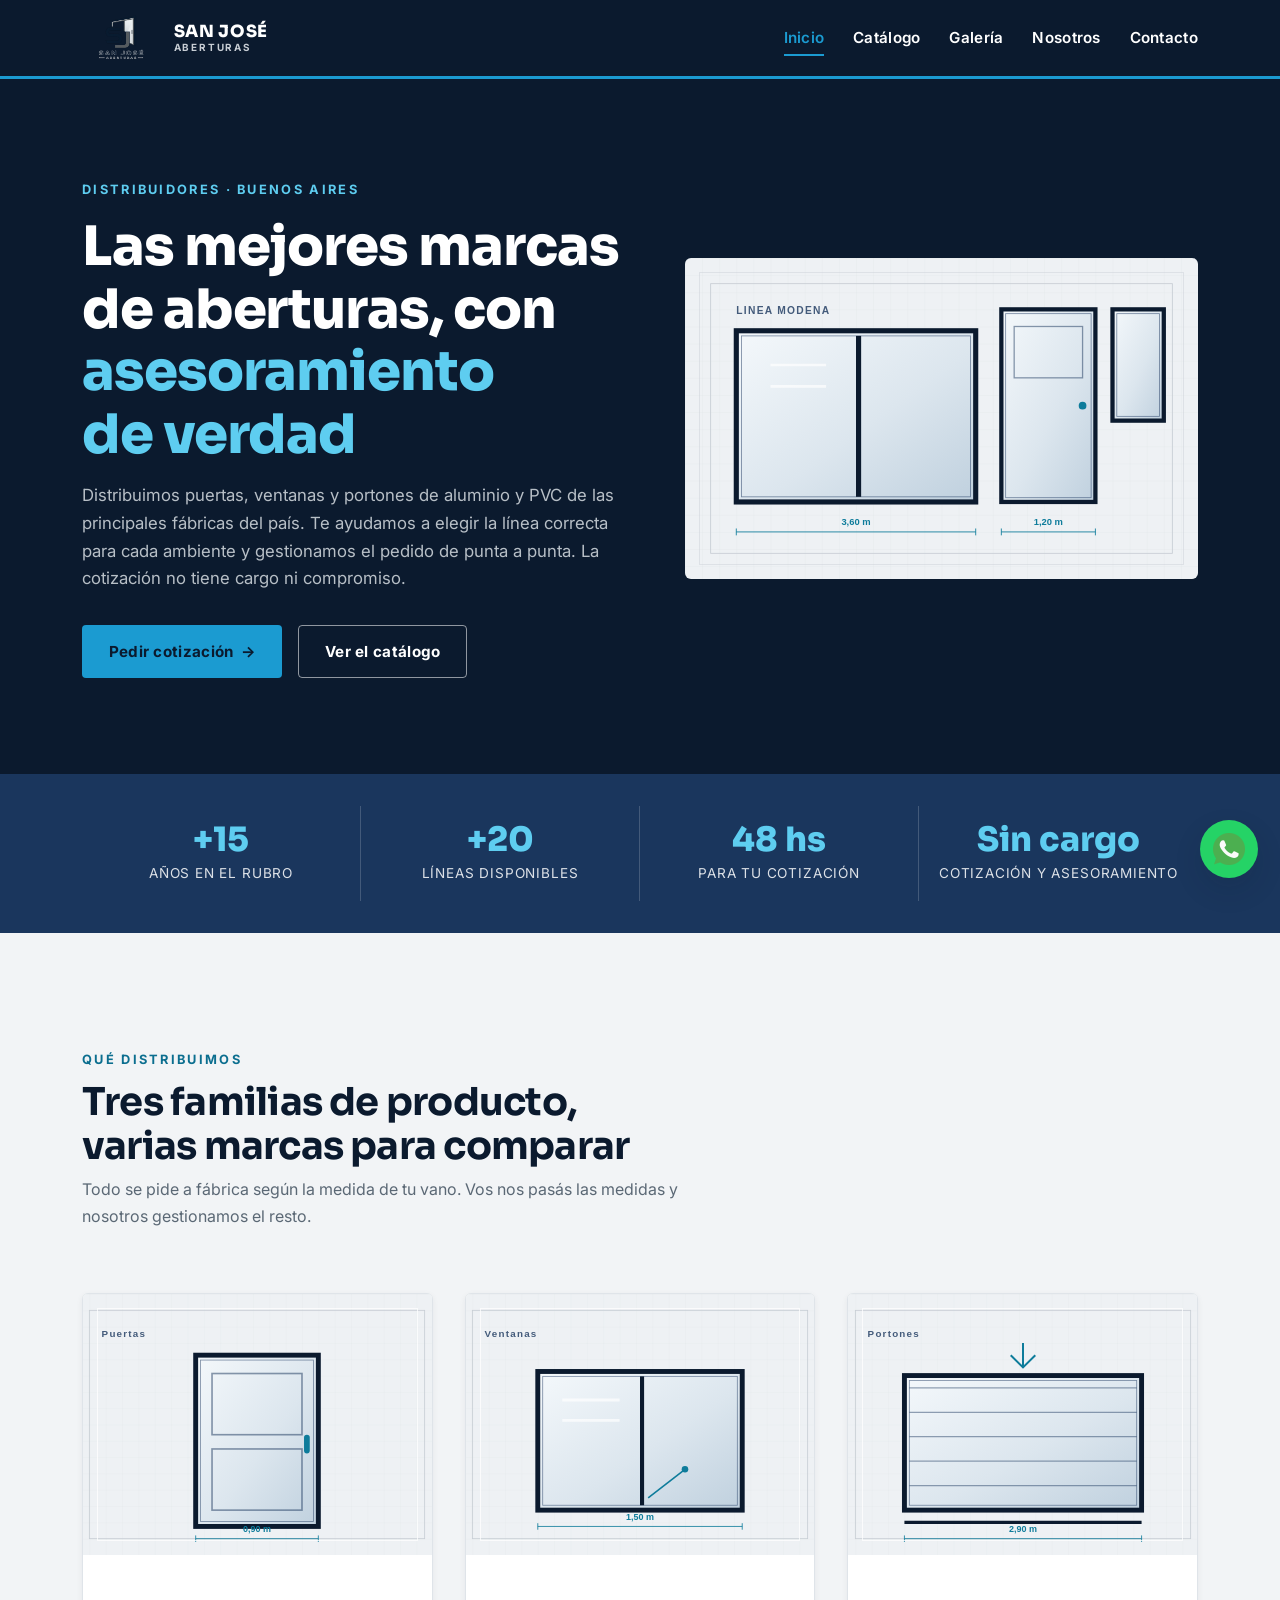
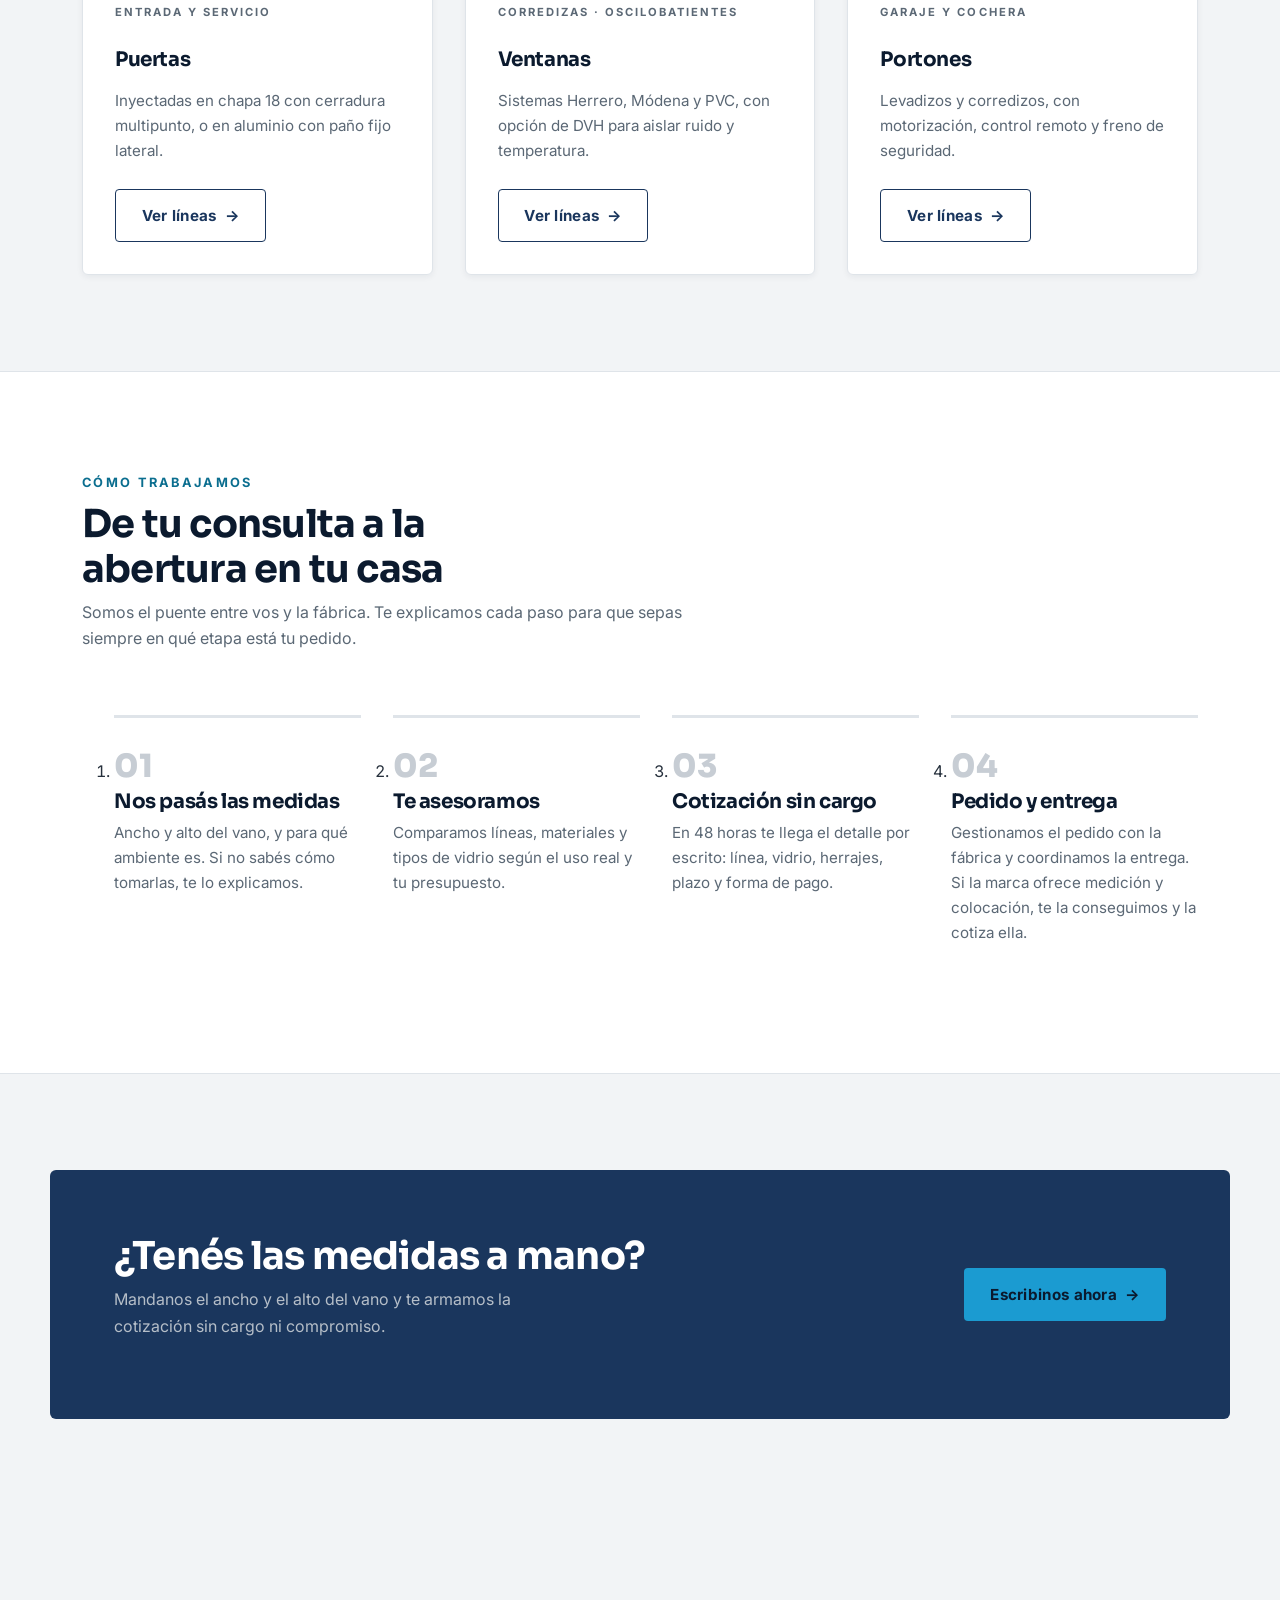
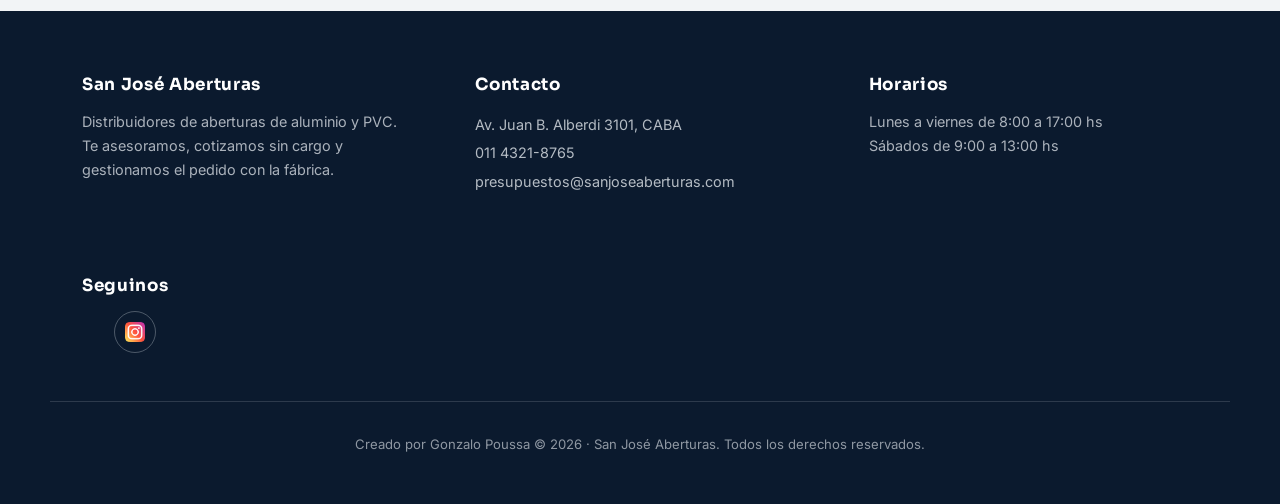
==== index.html @ e06456b9 "san jose completo con html y sass" ====
<!DOCTYPE html>
<html lang="es">

<head>
    <meta charset="UTF-8">
    <meta name="viewport" content="width=device-width, initial-scale=1.0">
    <meta name="theme-color" content="#0B1A2E">

    <title>San José Aberturas | Distribuidores de puertas, ventanas y portones</title>
    <meta name="description"
        content="Distribuimos puertas, ventanas y portones de aluminio y PVC de las principales fábricas del país. Asesoramiento y cotización sin cargo en Buenos Aires.">
    <meta name="keywords"
        content="aberturas, distribuidor de aberturas, ventanas de aluminio, puertas de seguridad, portones levadizos, DVH, PVC, Buenos Aires">
    <meta name="author" content="TU-NOMBRE">
    <meta name="robots" content="index, follow">
    <link rel="canonical" href="https://sanjose-aberturas.vercel.app/">

    <meta property="og:type" content="website">
    <meta property="og:locale" content="es_AR">
    <meta property="og:site_name" content="San José Aberturas">
    <meta property="og:title" content="San José Aberturas | Distribuidores de puertas, ventanas y portones">
    <meta property="og:description"
        content="Más de 15 años distribuyendo aberturas de aluminio y PVC. Te asesoramos, cotizamos sin cargo y gestionamos el pedido con la fábrica.">
    <meta property="og:url" content="https://sanjose-aberturas.vercel.app/">
    <meta property="og:image" content="https://sanjose-aberturas.vercel.app/assets/imgs/logo.png">

    <link rel="icon" href="./assets/imgs/favicon.png" type="image/png">

    <link rel="preconnect" href="https://fonts.googleapis.com">
    <link rel="preconnect" href="https://fonts.gstatic.com" crossorigin>
    <link href="https://fonts.googleapis.com/css2?family=Inter:wght@400;600;700&family=Sora:wght@600;700;800&display=swap"
        rel="stylesheet">

    <link href="https://cdn.jsdelivr.net/npm/bootstrap@5.3.8/dist/css/bootstrap.min.css" rel="stylesheet"
        integrity="sha384-sRIl4kxILFvY47J16cr9ZwB07vP4J8+LH7qKQnuqkuIAvNWLzeN8tE5YBujZqJLB" crossorigin="anonymous">
    <link rel="stylesheet" href="./styles/style.css">
</head>

<body>
    <header class="cabecera sticky-top">
        <nav class="navbar navbar-expand-lg" aria-label="Navegación principal">
            <a class="navbar-brand" href="./index.html">
                <img src="./assets/imgs/logo.png" alt="Logo de San José Aberturas" class="logo" width="120"
                    height="52">
                <span class="marca">
                    <strong>SAN JOSÉ</strong>
                    <span>Aberturas</span>
                </span>
            </a>
            <button class="navbar-toggler" type="button" data-bs-toggle="collapse" data-bs-target="#menuPrincipal"
                aria-controls="menuPrincipal" aria-expanded="false" aria-label="Abrir el menú de navegación">
                <span class="navbar-toggler-icon"></span>
            </button>
            <div class="collapse navbar-collapse" id="menuPrincipal">
                <ul class="navbar-nav ms-auto">
                    <li class="nav-item"><a class="nav-link" href="./index.html" aria-current="page">Inicio</a></li>
                    <li class="nav-item"><a class="nav-link" href="./pages/menu.html">Catálogo</a></li>
                    <li class="nav-item"><a class="nav-link" href="./pages/galeria.html">Galería</a></li>
                    <li class="nav-item"><a class="nav-link" href="./pages/nosotros.html">Nosotros</a></li>
                    <li class="nav-item"><a class="nav-link" href="./pages/contacto.html">Contacto</a></li>
                </ul>
            </div>
        </nav>
    </header>

    <main>
        <!-- portada -->
        <section class="hero" aria-labelledby="titulo-principal">
            <div class="hero-grid">
                <div class="hero-texto">
                    <p class="eyebrow">Distribuidores · Buenos Aires</p>
                    <h1 id="titulo-principal">Las mejores marcas de aberturas, con <em>asesoramiento de verdad</em></h1>
                    <p>Distribuimos puertas, ventanas y portones de aluminio y PVC de las principales fábricas del
                        país. Te ayudamos a elegir la línea correcta para cada ambiente y gestionamos el pedido de
                        punta a punta. La cotización no tiene cargo ni compromiso.</p>
                    <div class="hero-acciones">
                        <a href="./pages/contacto.html" class="boton">Pedir cotización <span
                                class="flecha" aria-hidden="true">→</span></a>
                        <a href="./pages/menu.html" class="boton--claro">Ver el catálogo</a>
                    </div>
                </div>
                <figure class="hero-figura">
                    <img src="./assets/imgs/hero.svg"
                        alt="Plano de una fachada con ventanal corredizo, puerta de entrada y paño fijo" width="1200"
                        height="750" fetchpriority="high">
                </figure>
            </div>
        </section>

        <!-- numeros -->
        <section class="datos" aria-label="La empresa en números">
            <ul>
                <li><strong>+15</strong><span>Años en el rubro</span></li>
                <li><strong>+20</strong><span>Líneas disponibles</span></li>
                <li><strong>48 hs</strong><span>Para tu cotización</span></li>
                <li><strong>Sin cargo</strong><span>Cotización y asesoramiento</span></li>
            </ul>
        </section>

        <!-- lo que vendemos -->
        <section class="seccion categorias" aria-labelledby="titulo-categorias">
            <div class="contenedor">
                <div class="titulo-seccion">
                    <p class="eyebrow">Qué distribuimos</p>
                    <h2 id="titulo-categorias">Tres familias de producto, varias marcas para comparar</h2>
                    <p>Todo se pide a fábrica según la medida de tu vano. Vos nos pasás las medidas y nosotros
                        gestionamos el resto.</p>
                </div>

                <div class="grilla-categorias">
                    <article class="tarjeta animar">
                        <figure class="tarjeta-figura">
                            <img src="./assets/imgs/puertas.svg"
                                alt="Plano de una puerta de entrada inyectada con manija vertical" loading="lazy"
                                width="900" height="640">
                        </figure>
                        <div class="tarjeta-cuerpo">
                            <p class="medida">Entrada y servicio</p>
                            <h3>Puertas</h3>
                            <p>Inyectadas en chapa 18 con cerradura multipunto, o en aluminio con paño fijo lateral.</p>
                            <a href="./pages/menu.html" class="boton--linea">Ver líneas <span class="flecha"
                                    aria-hidden="true">→</span></a>
                        </div>
                    </article>

                    <article class="tarjeta animar">
                        <figure class="tarjeta-figura">
                            <img src="./assets/imgs/ventanas.svg"
                                alt="Plano de una ventana corrediza de dos hojas con doble vidrio hermético"
                                loading="lazy" width="900" height="640">
                        </figure>
                        <div class="tarjeta-cuerpo">
                            <p class="medida">Corredizas · Oscilobatientes</p>
                            <h3>Ventanas</h3>
                            <p>Sistemas Herrero, Módena y PVC, con opción de DVH para aislar ruido y temperatura.</p>
                            <a href="./pages/menu.html" class="boton--linea">Ver líneas <span class="flecha"
                                    aria-hidden="true">→</span></a>
                        </div>
                    </article>

                    <article class="tarjeta animar">
                        <figure class="tarjeta-figura">
                            <img src="./assets/imgs/portones.svg"
                                alt="Plano de un portón levadizo de paneles horizontales con motor" loading="lazy"
                                width="900" height="640">
                        </figure>
                        <div class="tarjeta-cuerpo">
                            <p class="medida">Garaje y cochera</p>
                            <h3>Portones</h3>
                            <p>Levadizos y corredizos, con motorización, control remoto y freno de seguridad.</p>
                            <a href="./pages/menu.html" class="boton--linea">Ver líneas <span class="flecha"
                                    aria-hidden="true">→</span></a>
                        </div>
                    </article>
                </div>
            </div>
        </section>

        <!-- como trabajamos -->
        <section class="seccion proceso" aria-labelledby="titulo-proceso">
            <div class="contenedor">
                <div class="titulo-seccion">
                    <p class="eyebrow">Cómo trabajamos</p>
                    <h2 id="titulo-proceso">De tu consulta a la abertura en tu casa</h2>
                    <p>Somos el puente entre vos y la fábrica. Te explicamos cada paso para que sepas siempre en qué
                        etapa está tu pedido.</p>
                </div>

                <ol class="pasos">
                    <li>
                        <h3>Nos pasás las medidas</h3>
                        <p>Ancho y alto del vano, y para qué ambiente es. Si no sabés cómo tomarlas, te lo explicamos.
                        </p>
                    </li>
                    <li>
                        <h3>Te asesoramos</h3>
                        <p>Comparamos líneas, materiales y tipos de vidrio según el uso real y tu presupuesto.</p>
                    </li>
                    <li>
                        <h3>Cotización sin cargo</h3>
                        <p>En 48 horas te llega el detalle por escrito: línea, vidrio, herrajes, plazo y forma de pago.
                        </p>
                    </li>
                    <li>
                        <h3>Pedido y entrega</h3>
                        <p>Gestionamos el pedido con la fábrica y coordinamos la entrega. Si la marca ofrece medición y
                            colocación, te la conseguimos y la cotiza ella.</p>
                    </li>
                </ol>
            </div>
        </section>

        <!-- llamado final -->
        <section class="seccion cta" aria-labelledby="titulo-cta">
            <div class="cta-caja">
                <div>
                    <h2 id="titulo-cta">¿Tenés las medidas a mano?</h2>
                    <p>Mandanos el ancho y el alto del vano y te armamos la cotización sin cargo ni compromiso.</p>
                </div>
                <a href="./pages/contacto.html" class="boton">Escribinos ahora <span class="flecha"
                        aria-hidden="true">→</span></a>
            </div>
        </section>
    </main>

    <footer class="pie">
        <div class="pie-contenido">
            <div>
                <h2>San José Aberturas</h2>
                <p>Distribuidores de aberturas de aluminio y PVC. Te asesoramos, cotizamos sin cargo y
                    gestionamos el pedido con la fábrica.</p>
            </div>

            <div>
                <h3>Contacto</h3>
                <address>
                    <a href="https://www.google.com/maps/search/?api=1&amp;query=Av.+Juan+B.+Alberdi+3101%2C+CABA"
                        target="_blank" rel="noopener">Av. Juan B. Alberdi 3101, CABA</a>
                    <a href="tel:+541143218765">011 4321-8765</a>
                    <a href="mailto:presupuestos@sanjoseaberturas.com">presupuestos@sanjoseaberturas.com</a>
                </address>
            </div>

            <div>
                <h3>Horarios</h3>
                <p>Lunes a viernes de 8:00 a 17:00 hs<br>Sábados de 9:00 a 13:00 hs</p>
            </div>

            <div class="redes">
                <h3>Seguinos</h3>
                <ul>
                    <li>
                        <a href="https://www.instagram.com/casasanjoseaberturas/" target="_blank" rel="noopener"
                            aria-label="Instagram de San José Aberturas">
                            <img src="./assets/logos/instagram.png" alt="" width="20" height="20" loading="lazy">
                        </a>
                    </li>
                    <!-- las otras redes las dejo para cuando las tenga -->
                    <!--
                    <li>
                        <a href="https://www.facebook.com/TU-PAGINA" target="_blank" rel="noopener"
                            aria-label="Facebook de San José Aberturas">
                            <img src="./assets/logos/facebook.png" alt="" width="20" height="20" loading="lazy">
                        </a>
                    </li>
                    <li>
                        <a href="https://www.x.com/TU-CUENTA" target="_blank" rel="noopener"
                            aria-label="X de San José Aberturas">
                            <img src="./assets/logos/x.png" alt="" width="20" height="20" loading="lazy">
                        </a>
                    </li>
                    <li>
                        <a href="https://www.youtube.com/@TU-CANAL" target="_blank" rel="noopener"
                            aria-label="YouTube de San José Aberturas">
                            <img src="./assets/logos/yt.png" alt="" width="20" height="20" loading="lazy">
                        </a>
                    </li>
                    -->
                </ul>
            </div>
        </div>

        <p class="copy">Creado por Gonzalo Poussa &copy; 2026 · San José Aberturas. Todos los derechos reservados.</p>

        <a class="wa-flotante" href="https://wa.me/5491122445566" target="_blank" rel="noopener"
            aria-label="Escribinos por WhatsApp">
            <img src="./assets/logos/whatsapp.png" alt="" width="32" height="32" loading="lazy">
        </a>
    </footer>

    <script src="https://cdn.jsdelivr.net/npm/bootstrap@5.3.8/dist/js/bootstrap.bundle.min.js"
        integrity="sha384-FKyoEForCGlyvwx9Hj09JcYn3nv7wiPVlz7YYwJrWVcXK/BmnVDxM+D2scQbITxI"
        crossorigin="anonymous"></script>
</body>

</html>
---- styles/style.css ----
@charset "UTF-8";
.pie .redes ul li a, .pie .wa-flotante {
  display: flex;
  justify-content: center;
  align-items: center;
}

.contacto .formulario, .contacto .datos-directos .ficha, .contacto .datos-directos .mapa, .nosotros .valores article, .galeria .obra, .catalogo .linea, .tarjeta {
  background-color: #ffffff;
  border: 1px solid #dfe4e9;
  border-radius: 6px;
  box-shadow: 0 2px 6px rgba(11, 26, 46, 0.06);
  transition: transform 0.35s cubic-bezier(0.22, 0.61, 0.36, 1), box-shadow 0.35s cubic-bezier(0.22, 0.61, 0.36, 1), border-color 0.35s cubic-bezier(0.22, 0.61, 0.36, 1);
}

.hero .hero-grid, .datos ul, .cta .cta-caja, .contenedor, .pie .pie-contenido, .pie .copy, .cabecera .navbar {
  width: 100%;
  max-width: 1180px;
  margin-inline: auto;
  padding-inline: 2rem;
}
@media (max-width: 567px) {
  .hero .hero-grid, .datos ul, .cta .cta-caja, .contenedor, .pie .pie-contenido, .pie .copy, .cabecera .navbar {
    padding-inline: 1rem;
  }
}

.contacto .datos-directos .ficha dl dd a, .pie address a {
  text-decoration: none;
  color: inherit;
}

@keyframes aparecer {
  from {
    opacity: 0;
    transform: translateY(28px);
  }
  to {
    opacity: 1;
    transform: translateY(0);
  }
}
@keyframes abrir-marco {
  from {
    clip-path: inset(0 100% 0 0);
  }
  to {
    clip-path: inset(0 0 0 0);
  }
}
@keyframes latido {
  0%, 100% {
    transform: scale(1);
  }
  50% {
    transform: scale(1.08);
  }
}
*,
*::before,
*::after {
  margin: 0;
  padding: 0;
  box-sizing: border-box;
}

html {
  scroll-behavior: smooth;
}

body {
  font-family: "Inter", "Segoe UI", sans-serif;
  font-size: 1rem;
  line-height: 1.65;
  color: #26303c;
  background-color: #f2f4f6;
  -webkit-font-smoothing: antialiased;
}

h1,
h2,
h3,
h4 {
  font-family: "Sora", "Segoe UI", sans-serif;
  color: #0b1a2e;
  line-height: 1.15;
  letter-spacing: -0.02em;
  text-wrap: balance;
}

h1 {
  font-size: clamp(2.1rem, 4.5vw, 3.4rem);
  font-weight: 800;
}

h2 {
  font-size: clamp(1.7rem, 3vw, 2.4rem);
  font-weight: 700;
}

h3 {
  font-size: 1.25rem;
  font-weight: 700;
}

p {
  max-width: 68ch;
}

a {
  color: #1a365d;
  transition: color 0.35s cubic-bezier(0.22, 0.61, 0.36, 1);
}
a:hover, a:focus-visible {
  color: #0b6e8f;
}

img,
picture,
svg {
  display: block;
  max-width: 100%;
  height: auto;
}

ul {
  list-style: none;
}

:focus-visible {
  outline: 3px solid #1b9bd1;
  outline-offset: 3px;
}

.solo-lectores {
  position: absolute;
  width: 1px;
  height: 1px;
  overflow: hidden;
  clip: rect(0 0 0 0);
  white-space: nowrap;
}

@media (prefers-reduced-motion: reduce) {
  *,
  *::before,
  *::after {
    animation-duration: 0.01ms !important;
    animation-iteration-count: 1 !important;
    transition-duration: 0.01ms !important;
    scroll-behavior: auto !important;
  }
}
.cabecera {
  background-color: #0b1a2e;
  border-bottom: 3px solid #1b9bd1;
}
.cabecera .navbar {
  padding-block: 0.75rem;
  --bs-navbar-padding-x: 0;
  --bs-navbar-color: #ffffff;
  --bs-navbar-hover-color: #5ecdf0;
  --bs-navbar-active-color: #5ecdf0;
}
.cabecera .navbar-brand {
  display: flex;
  flex-direction: row;
  flex-wrap: nowrap;
  justify-content: flex-start;
  align-items: center;
  gap: 0.85rem;
  padding: 0;
}
.cabecera .navbar-brand .logo {
  height: 52px;
  width: auto;
  transition: transform 0.35s cubic-bezier(0.22, 0.61, 0.36, 1);
}
.cabecera .navbar-brand .marca {
  display: flex;
  flex-direction: column;
  flex-wrap: nowrap;
  justify-content: center;
  align-items: flex-start;
  gap: 0;
  line-height: 1.1;
}
.cabecera .navbar-brand .marca strong {
  font-family: "Sora", "Segoe UI", sans-serif;
  font-size: 1.05rem;
  font-weight: 800;
  letter-spacing: 0.04em;
  color: #ffffff;
}
.cabecera .navbar-brand .marca span {
  display: inline-block;
  font-family: "Inter", "Segoe UI", sans-serif;
  font-size: 0.8rem;
  font-weight: 700;
  letter-spacing: 0.18em;
  text-transform: uppercase;
  color: #0b6e8f;
  font-size: 0.62rem;
  color: #c7cdd4;
}
.cabecera .navbar-brand:hover .logo {
  transform: scale(1.05) rotate(-1deg);
}
@media (max-width: 567px) {
  .cabecera .navbar-brand .logo {
    height: 40px;
  }
  .cabecera .navbar-brand .marca strong {
    font-size: 0.9rem;
  }
}
.cabecera .navbar-toggler {
  border: 1px solid rgba(199, 205, 212, 0.5);
  border-radius: 4px;
  padding: 0.35rem 0.6rem;
}
.cabecera .navbar-toggler:focus {
  box-shadow: 0 0 0 3px rgba(27, 155, 209, 0.45);
}
.cabecera .navbar-nav {
  display: flex;
  flex-direction: row;
  flex-wrap: nowrap;
  justify-content: flex-end;
  align-items: center;
  gap: 1.8rem;
}
.cabecera .navbar-nav .nav-link {
  position: relative;
  font-size: 0.95rem;
  font-weight: 600;
  letter-spacing: 0.02em;
  color: #ffffff;
  padding: 0.35rem 0;
  transition: color 0.35s cubic-bezier(0.22, 0.61, 0.36, 1);
}
.cabecera .navbar-nav .nav-link::after {
  content: "";
  position: absolute;
  left: 0;
  bottom: 0;
  width: 100%;
  height: 2px;
  background-color: #1b9bd1;
  transform: scaleX(0);
  transform-origin: left;
  transition: transform 0.35s cubic-bezier(0.22, 0.61, 0.36, 1);
}
.cabecera .navbar-nav .nav-link:hover, .cabecera .navbar-nav .nav-link:focus-visible {
  color: #1b9bd1;
}
.cabecera .navbar-nav .nav-link:hover::after, .cabecera .navbar-nav .nav-link:focus-visible::after, .cabecera .navbar-nav .nav-link[aria-current=page]::after {
  transform: scaleX(1);
}
.cabecera .navbar-nav .nav-link[aria-current=page] {
  color: #1b9bd1;
}
@media (max-width: 967px) {
  .cabecera .navbar-nav {
    display: flex;
    flex-direction: column;
    flex-wrap: nowrap;
    justify-content: flex-start;
    align-items: flex-start;
    gap: 0;
    padding-block: 1rem;
  }
  .cabecera .navbar-nav .nav-link {
    width: 100%;
    padding: 0.6rem 0;
    border-bottom: 1px solid rgba(199, 205, 212, 0.15);
  }
}

.pie {
  background-color: #0b1a2e;
  color: #c7cdd4;
  margin-top: 6rem;
  padding-block: 4rem 2rem;
}
.pie .pie-contenido {
  display: grid;
  grid-template-columns: repeat(auto-fit, minmax(240px, 1fr));
  gap: 4rem;
  padding-bottom: 2rem;
  border-bottom: 1px solid rgba(199, 205, 212, 0.18);
}
.pie h2,
.pie h3 {
  color: #ffffff;
  font-size: 1.05rem;
  letter-spacing: 0.04em;
  margin-bottom: 1rem;
}
.pie p {
  font-size: 0.9rem;
  color: rgba(199, 205, 212, 0.85);
}
.pie address {
  font-style: normal;
  font-size: 0.9rem;
}
.pie address a {
  color: rgba(199, 205, 212, 0.9);
  display: block;
  padding-block: 0.15rem;
}
.pie address a:hover, .pie address a:focus-visible {
  color: #5ecdf0;
}
.pie .redes ul {
  display: flex;
  flex-direction: row;
  flex-wrap: wrap;
  justify-content: flex-start;
  align-items: center;
  gap: 0.9rem;
}
.pie .redes ul li a {
  width: 42px;
  height: 42px;
  border: 1px solid rgba(199, 205, 212, 0.35);
  border-radius: 50%;
  transition: background-color 0.35s cubic-bezier(0.22, 0.61, 0.36, 1), transform 0.35s cubic-bezier(0.22, 0.61, 0.36, 1), border-color 0.35s cubic-bezier(0.22, 0.61, 0.36, 1);
}
.pie .redes ul li a img {
  width: 20px;
  height: 20px;
  object-fit: contain;
}
.pie .redes ul li a:hover, .pie .redes ul li a:focus-visible {
  background-color: #1b9bd1;
  border-color: #1b9bd1;
  transform: translateY(-4px) rotate(-6deg);
}
.pie .wa-flotante {
  position: fixed;
  right: 22px;
  bottom: 22px;
  z-index: 1030;
  width: 58px;
  height: 58px;
  border-radius: 50%;
  background-color: #25d366;
  box-shadow: 0 12px 28px rgba(11, 26, 46, 0.14);
  animation: latido 2.6s ease-in-out infinite;
}
.pie .wa-flotante img {
  width: 32px;
  height: 32px;
}
.pie .wa-flotante:hover, .pie .wa-flotante:focus-visible {
  animation-play-state: paused;
  background-color: #1ebe5a;
}
@media (max-width: 567px) {
  .pie .wa-flotante {
    width: 50px;
    height: 50px;
    right: 14px;
    bottom: 14px;
  }
  .pie .wa-flotante img {
    width: 27px;
    height: 27px;
  }
}
.pie .copy {
  padding-top: 2rem;
  text-align: center;
  font-size: 0.82rem;
  color: rgba(199, 205, 212, 0.7);
}

.boton--claro, .boton--linea, .boton {
  display: inline-flex;
  align-items: center;
  gap: 0.5rem;
  padding: 0.8rem 1.6rem;
  border: 1px solid transparent;
  border-radius: 4px;
  font-family: "Inter", "Segoe UI", sans-serif;
  font-size: 0.95rem;
  font-weight: 700;
  letter-spacing: 0.02em;
  text-decoration: none;
  cursor: pointer;
  transition: background-color 0.35s cubic-bezier(0.22, 0.61, 0.36, 1), color 0.35s cubic-bezier(0.22, 0.61, 0.36, 1), transform 0.35s cubic-bezier(0.22, 0.61, 0.36, 1), box-shadow 0.35s cubic-bezier(0.22, 0.61, 0.36, 1);
}
.boton--claro:hover, .boton--linea:hover, .boton:hover, .boton--claro:focus-visible, .boton--linea:focus-visible, .boton:focus-visible {
  transform: translateY(-2px);
}
.boton--claro:active, .boton--linea:active, .boton:active {
  transform: translateY(0);
}

.boton {
  background-color: #1b9bd1;
  color: #0b1a2e;
}
.boton:hover, .boton:focus-visible {
  background-color: #0a5b77;
  color: #ffffff;
  box-shadow: 0 8px 18px rgba(27, 155, 209, 0.35);
}

.boton--linea {
  background-color: transparent;
  color: #1a365d;
  border-color: #1a365d;
}
.boton--linea:hover, .boton--linea:focus-visible {
  background-color: #1a365d;
  color: #ffffff;
}

.boton--claro {
  background-color: transparent;
  color: #ffffff;
  border-color: rgba(255, 255, 255, 0.55);
}
.boton--claro:hover, .boton--claro:focus-visible {
  background-color: #ffffff;
  color: #0b1a2e;
}

.boton .flecha,
.boton--linea .flecha,
.boton--claro .flecha {
  transition: transform 0.35s cubic-bezier(0.22, 0.61, 0.36, 1);
}
.boton:hover .flecha, .boton:focus-visible .flecha,
.boton--linea:hover .flecha,
.boton--linea:focus-visible .flecha,
.boton--claro:hover .flecha,
.boton--claro:focus-visible .flecha {
  transform: translateX(5px);
}

.titulo-seccion {
  margin-bottom: 4rem;
  max-width: 60ch;
}
.titulo-seccion .eyebrow {
  display: inline-block;
  font-family: "Inter", "Segoe UI", sans-serif;
  font-size: 0.8rem;
  font-weight: 700;
  letter-spacing: 0.18em;
  text-transform: uppercase;
  color: #0b6e8f;
  margin-bottom: 0.6rem;
}
.titulo-seccion h2 {
  margin-bottom: 0.5rem;
}
.titulo-seccion p {
  color: #5b6875;
}
.titulo-seccion--centrado {
  margin-inline: auto;
  text-align: center;
}
.titulo-seccion--centrado p {
  margin-inline: auto;
}

.seccion {
  padding-block: 6rem;
}
@media (max-width: 967px) {
  .seccion {
    padding-block: 4rem;
  }
}

.acciones-cta {
  display: flex;
  flex-direction: row;
  flex-wrap: wrap;
  justify-content: flex-start;
  align-items: center;
  gap: 1rem;
  margin-top: 4rem;
}

.bloque {
  margin-top: 6rem;
}
@media (max-width: 967px) {
  .bloque {
    margin-top: 4rem;
  }
}

.tarjeta {
  overflow: hidden;
  display: flex;
  flex-direction: column;
}
.tarjeta .tarjeta-figura {
  position: relative;
}
.tarjeta .tarjeta-figura::before {
  content: "";
  position: absolute;
  inset: 14px;
  border: 1px solid rgba(255, 255, 255, 0.75);
  pointer-events: none;
  transition: inset 0.35s cubic-bezier(0.22, 0.61, 0.36, 1), border-color 0.35s cubic-bezier(0.22, 0.61, 0.36, 1);
}
.tarjeta .tarjeta-figura {
  overflow: hidden;
  background-color: #f2f4f6;
}
.tarjeta .tarjeta-figura img {
  width: 100%;
  aspect-ratio: 4/3;
  object-fit: cover;
  transition: transform 0.6s cubic-bezier(0.22, 0.61, 0.36, 1);
}
.tarjeta .tarjeta-cuerpo {
  display: flex;
  flex-direction: column;
  flex-wrap: nowrap;
  justify-content: flex-start;
  align-items: flex-start;
  gap: 0.6rem;
  padding: 2rem;
  flex-grow: 1;
}
.tarjeta .tarjeta-cuerpo .medida {
  display: inline-block;
  font-family: "Inter", "Segoe UI", sans-serif;
  font-size: 0.8rem;
  font-weight: 700;
  letter-spacing: 0.18em;
  text-transform: uppercase;
  color: #5b6875;
  font-size: 0.7rem;
}
.tarjeta .tarjeta-cuerpo p {
  color: #5b6875;
  font-size: 0.95rem;
  flex-grow: 1;
}
.tarjeta:hover, .tarjeta:focus-within {
  transform: translateY(-8px);
  box-shadow: 0 12px 28px rgba(11, 26, 46, 0.14);
  border-color: #1b9bd1;
}
.tarjeta:hover .tarjeta-figura img, .tarjeta:focus-within .tarjeta-figura img {
  transform: scale(1.06);
}
.tarjeta:hover .tarjeta-figura::before, .tarjeta:focus-within .tarjeta-figura::before {
  inset: 22px;
  border-color: #1b9bd1;
}

.animar {
  animation: aparecer 0.7s both;
}
.animar:nth-child(2) {
  animation-delay: 0.12s;
}
.animar:nth-child(3) {
  animation-delay: 0.24s;
}
.animar:nth-child(4) {
  animation-delay: 0.36s;
}
.animar:nth-child(5) {
  animation-delay: 0.48s;
}
.animar:nth-child(6) {
  animation-delay: 0.6s;
}

.hero {
  background-color: #0b1a2e;
  color: #ffffff;
  overflow: hidden;
  padding-block: 6rem;
}
.hero .hero-grid {
  display: grid;
  grid-template-columns: 1.05fr 1fr;
  align-items: center;
  gap: 4rem;
}
.hero .hero-texto {
  animation: aparecer 0.8s both;
}
.hero .hero-texto .eyebrow {
  display: inline-block;
  font-family: "Inter", "Segoe UI", sans-serif;
  font-size: 0.8rem;
  font-weight: 700;
  letter-spacing: 0.18em;
  text-transform: uppercase;
  color: #5ecdf0;
  margin-bottom: 1rem;
}
.hero .hero-texto h1 {
  color: #ffffff;
  margin-bottom: 1rem;
}
.hero .hero-texto h1 em {
  font-style: normal;
  color: #5ecdf0;
}
.hero .hero-texto p {
  color: rgba(199, 205, 212, 0.92);
  font-size: 1.05rem;
  margin-bottom: 2rem;
}
.hero .hero-texto .hero-acciones {
  display: flex;
  flex-direction: row;
  flex-wrap: wrap;
  justify-content: flex-start;
  align-items: center;
  gap: 1rem;
}
.hero .hero-figura {
  position: relative;
}
.hero .hero-figura::before {
  content: "";
  position: absolute;
  inset: 14px;
  border: 1px solid rgba(199, 205, 212, 0.45);
  pointer-events: none;
  transition: inset 0.35s cubic-bezier(0.22, 0.61, 0.36, 1), border-color 0.35s cubic-bezier(0.22, 0.61, 0.36, 1);
}
.hero .hero-figura {
  animation: abrir-marco 1s 0.2s both;
}
.hero .hero-figura img {
  width: 100%;
  border-radius: 6px;
}
@media (max-width: 967px) {
  .hero {
    padding-block: 4rem;
  }
  .hero .hero-grid {
    grid-template-columns: 1fr;
    gap: 2rem;
  }
  .hero .hero-figura {
    order: -1;
  }
}

.datos {
  background-color: #1a365d;
  color: #ffffff;
}
.datos ul {
  display: grid;
  grid-template-columns: repeat(auto-fit, minmax(180px, 1fr));
  gap: 0;
  padding-block: 2rem;
  text-align: center;
}
.datos ul li {
  padding: 1rem;
  border-right: 1px solid rgba(255, 255, 255, 0.18);
}
.datos ul li:last-child {
  border-right: none;
}
.datos ul li strong {
  display: block;
  font-family: "Sora", "Segoe UI", sans-serif;
  font-size: 2.1rem;
  font-weight: 800;
  color: #5ecdf0;
  line-height: 1.1;
}
.datos ul li span {
  font-size: 0.85rem;
  letter-spacing: 0.06em;
  text-transform: uppercase;
  color: rgba(255, 255, 255, 0.85);
}
@media (max-width: 567px) {
  .datos ul li {
    border-right: none;
    border-bottom: 1px solid rgba(255, 255, 255, 0.18);
  }
  .datos ul li:last-child {
    border-bottom: none;
  }
}

.categorias .grilla-categorias {
  display: grid;
  grid-template-columns: repeat(auto-fit, minmax(290px, 1fr));
  gap: 2rem;
}

.proceso {
  background-color: #ffffff;
  border-block: 1px solid #dfe4e9;
}
.proceso .pasos {
  display: grid;
  grid-template-columns: repeat(auto-fit, minmax(240px, 1fr));
  gap: 2rem;
  counter-reset: paso;
}
.proceso .pasos li {
  counter-increment: paso;
  padding-top: 2rem;
  border-top: 3px solid #dfe4e9;
  transition: border-color 0.35s cubic-bezier(0.22, 0.61, 0.36, 1);
}
.proceso .pasos li::before {
  content: counter(paso, decimal-leading-zero);
  display: block;
  font-family: "Sora", "Segoe UI", sans-serif;
  font-size: 2rem;
  font-weight: 800;
  color: #c7cdd4;
  line-height: 1;
  margin-bottom: 0.5rem;
  transition: color 0.35s cubic-bezier(0.22, 0.61, 0.36, 1);
}
.proceso .pasos li h3 {
  margin-bottom: 0.4rem;
}
.proceso .pasos li p {
  color: #5b6875;
  font-size: 0.95rem;
}
.proceso .pasos li:hover {
  border-top-color: #1b9bd1;
}
.proceso .pasos li:hover::before {
  color: #0b6e8f;
}

.cta .cta-caja {
  display: flex;
  flex-direction: row;
  flex-wrap: wrap;
  justify-content: space-between;
  align-items: center;
  gap: 2rem;
  background-color: #1a365d;
  color: #ffffff;
  border-radius: 6px;
  padding: 4rem;
  max-width: 1180px;
}
.cta .cta-caja h2 {
  color: #ffffff;
  max-width: 20ch;
}
.cta .cta-caja p {
  color: rgba(199, 205, 212, 0.9);
  max-width: 46ch;
}
@media (max-width: 567px) {
  .cta .cta-caja {
    padding: 2rem;
    text-align: center;
    justify-content: center;
  }
}

.catalogo .lista-lineas {
  display: flex;
  flex-direction: column;
  flex-wrap: nowrap;
  justify-content: flex-start;
  align-items: stretch;
  gap: 2rem;
}
.catalogo .linea {
  display: grid;
  grid-template-columns: 200px 1fr auto;
  align-items: center;
  gap: 2rem;
  padding: 2rem;
  border-left: 4px solid #c7cdd4;
}
.catalogo .linea .linea-marca {
  display: flex;
  flex-direction: column;
  flex-wrap: nowrap;
  justify-content: center;
  align-items: flex-start;
  gap: 0.2rem;
}
.catalogo .linea .linea-marca .eyebrow {
  display: inline-block;
  font-family: "Inter", "Segoe UI", sans-serif;
  font-size: 0.8rem;
  font-weight: 700;
  letter-spacing: 0.18em;
  text-transform: uppercase;
  color: #5b6875;
  font-size: 0.68rem;
}
.catalogo .linea .linea-marca h3 {
  color: #1a365d;
}
.catalogo .linea .linea-detalle p {
  color: #5b6875;
  font-size: 0.95rem;
}
.catalogo .linea .linea-detalle ul {
  display: flex;
  flex-direction: row;
  flex-wrap: wrap;
  justify-content: flex-start;
  align-items: center;
  gap: 0.5rem;
  margin-top: 0.5rem;
}
.catalogo .linea .linea-detalle ul li {
  font-size: 0.75rem;
  font-weight: 600;
  letter-spacing: 0.04em;
  text-transform: uppercase;
  color: #1a365d;
  background-color: rgba(26, 54, 93, 0.07);
  border-radius: 999px;
  padding: 0.25rem 0.7rem;
}
.catalogo .linea .linea-precio {
  text-align: right;
}
.catalogo .linea .linea-precio strong {
  display: block;
  font-family: "Sora", "Segoe UI", sans-serif;
  font-size: 1.35rem;
  color: #0b1a2e;
}
.catalogo .linea .linea-precio span {
  font-size: 0.78rem;
  color: #5b6875;
}
.catalogo .linea:hover {
  border-left-color: #1b9bd1;
  transform: translateX(6px);
  box-shadow: 0 12px 28px rgba(11, 26, 46, 0.14);
}
.catalogo .linea--destacada {
  border-left-color: #1b9bd1;
  position: relative;
}
.catalogo .linea--destacada::after {
  content: "Más elegida";
  position: absolute;
  top: -12px;
  left: 2rem;
  background-color: #0a5b77;
  color: #ffffff;
  font-size: 0.7rem;
  font-weight: 700;
  letter-spacing: 0.1em;
  text-transform: uppercase;
  padding: 0.2rem 0.7rem;
  border-radius: 999px;
}
@media (max-width: 967px) {
  .catalogo .linea {
    grid-template-columns: 1fr;
    gap: 1rem;
  }
  .catalogo .linea .linea-precio {
    text-align: left;
  }
}
.catalogo .aviso {
  margin-top: 2rem;
  padding: 1rem 2rem;
  background-color: rgba(27, 155, 209, 0.08);
  border-left: 3px solid #1b9bd1;
  border-radius: 4px;
  font-size: 0.9rem;
  color: #5b6875;
}

.galeria .grilla-galeria {
  display: grid;
  grid-template-columns: repeat(3, 1fr);
  grid-auto-rows: minmax(220px, auto);
  gap: 2rem;
}
.galeria .obra {
  position: relative;
  overflow: hidden;
  margin: 0;
}
.galeria .obra:first-child {
  grid-column: span 2;
  grid-row: span 2;
}
.galeria .obra img {
  width: 100%;
  height: 100%;
  object-fit: cover;
  transition: transform 0.7s cubic-bezier(0.22, 0.61, 0.36, 1), filter 0.35s cubic-bezier(0.22, 0.61, 0.36, 1);
}
.galeria .obra figcaption {
  position: absolute;
  inset: auto 0 0 0;
  padding: 2rem 1rem 1rem;
  background: linear-gradient(to top, rgba(11, 26, 46, 0.92) 15%, rgba(11, 26, 46, 0));
  color: #ffffff;
  transform: translateY(30%);
  opacity: 0;
  transition: transform 0.35s cubic-bezier(0.22, 0.61, 0.36, 1), opacity 0.35s cubic-bezier(0.22, 0.61, 0.36, 1);
}
.galeria .obra figcaption strong {
  display: block;
  font-family: "Sora", "Segoe UI", sans-serif;
  font-size: 1rem;
}
.galeria .obra figcaption span {
  font-size: 0.82rem;
  color: rgba(199, 205, 212, 0.9);
}
.galeria .obra:hover, .galeria .obra:focus-within {
  box-shadow: 0 12px 28px rgba(11, 26, 46, 0.14);
}
.galeria .obra:hover img, .galeria .obra:focus-within img {
  transform: scale(1.07);
}
.galeria .obra:hover figcaption, .galeria .obra:focus-within figcaption {
  transform: translateY(0);
  opacity: 1;
}
@media (max-width: 967px) {
  .galeria .obra figcaption {
    transform: translateY(0);
    opacity: 1;
  }
}
@media (min-width: 568px) and (max-width: 967px) {
  .galeria .grilla-galeria {
    grid-template-columns: repeat(2, 1fr);
  }
  .galeria .obra:first-child {
    grid-column: span 2;
    grid-row: span 1;
  }
}
@media (max-width: 567px) {
  .galeria .grilla-galeria {
    grid-template-columns: 1fr;
    gap: 1rem;
  }
  .galeria .obra:first-child {
    grid-column: span 1;
  }
}

.nosotros .historia {
  display: grid;
  grid-template-columns: 1.1fr 1fr;
  align-items: center;
  gap: 4rem;
}
.nosotros .historia .historia-texto h2 {
  margin-bottom: 1rem;
}
.nosotros .historia .historia-texto p + p {
  margin-top: 1rem;
}
.nosotros .historia .historia-texto p {
  color: #5b6875;
}
.nosotros .historia .historia-texto strong {
  color: #0b1a2e;
}
.nosotros .historia .historia-figura {
  position: relative;
}
.nosotros .historia .historia-figura::before {
  content: "";
  position: absolute;
  inset: 12px;
  border: 1px solid #c7cdd4;
  pointer-events: none;
  transition: inset 0.35s cubic-bezier(0.22, 0.61, 0.36, 1), border-color 0.35s cubic-bezier(0.22, 0.61, 0.36, 1);
}
.nosotros .historia .historia-figura img {
  width: 100%;
  border-radius: 6px;
  box-shadow: 0 2px 6px rgba(11, 26, 46, 0.06);
}
@media (max-width: 967px) {
  .nosotros .historia {
    grid-template-columns: 1fr;
    gap: 2rem;
  }
}
.nosotros .linea-tiempo {
  position: relative;
  padding-left: 2rem;
  border-left: 2px solid #dfe4e9;
}
.nosotros .linea-tiempo li {
  position: relative;
  padding-left: 2rem;
  padding-bottom: 2rem;
}
.nosotros .linea-tiempo li::before {
  content: "";
  position: absolute;
  left: calc(-2rem - 7px);
  top: 8px;
  width: 12px;
  height: 12px;
  background-color: #ffffff;
  border: 2px solid #1b9bd1;
  border-radius: 50%;
  transition: transform 0.35s cubic-bezier(0.22, 0.61, 0.36, 1), background-color 0.35s cubic-bezier(0.22, 0.61, 0.36, 1);
}
.nosotros .linea-tiempo li time {
  display: inline-block;
  font-family: "Inter", "Segoe UI", sans-serif;
  font-size: 0.8rem;
  font-weight: 700;
  letter-spacing: 0.18em;
  text-transform: uppercase;
  color: #0b6e8f;
  display: block;
  margin-bottom: 0.2rem;
}
.nosotros .linea-tiempo li p {
  color: #5b6875;
  font-size: 0.95rem;
}
.nosotros .linea-tiempo li:hover::before {
  transform: scale(1.4);
  background-color: #1b9bd1;
}
.nosotros .valores {
  display: grid;
  grid-template-columns: repeat(auto-fit, minmax(250px, 1fr));
  gap: 2rem;
}
.nosotros .valores article {
  position: relative;
}
.nosotros .valores article::before {
  content: "";
  position: absolute;
  inset: 8px;
  border: 1px solid #f2f4f6;
  pointer-events: none;
  transition: inset 0.35s cubic-bezier(0.22, 0.61, 0.36, 1), border-color 0.35s cubic-bezier(0.22, 0.61, 0.36, 1);
}
.nosotros .valores article {
  padding: 2rem;
}
.nosotros .valores article h3 {
  color: #1a365d;
  margin-bottom: 0.4rem;
}
.nosotros .valores article p {
  color: #5b6875;
  font-size: 0.95rem;
}
.nosotros .valores article:hover {
  transform: translateY(-6px);
  box-shadow: 0 12px 28px rgba(11, 26, 46, 0.14);
}
.nosotros .valores article:hover::before {
  border-color: #1b9bd1;
}

.contacto .grilla-contacto {
  display: grid;
  grid-template-columns: 1.15fr 1fr;
  align-items: start;
  gap: 2rem;
}
@media (max-width: 967px) {
  .contacto .grilla-contacto {
    grid-template-columns: 1fr;
  }
}
.contacto .formulario {
  padding: 2rem;
}
.contacto .formulario h2 {
  font-size: 1.4rem;
  margin-bottom: 1rem;
}
.contacto .formulario .campos {
  display: grid;
  grid-template-columns: repeat(2, 1fr);
  gap: 1rem;
}
@media (max-width: 567px) {
  .contacto .formulario .campos {
    grid-template-columns: 1fr;
  }
}
.contacto .formulario .campo {
  display: flex;
  flex-direction: column;
  flex-wrap: nowrap;
  justify-content: flex-start;
  align-items: stretch;
  gap: 0.35rem;
}
.contacto .formulario .campo--ancho {
  grid-column: 1/-1;
}
.contacto .formulario .campo label {
  font-size: 0.85rem;
  font-weight: 600;
  letter-spacing: 0.02em;
  color: #1a365d;
}
.contacto .formulario .campo input,
.contacto .formulario .campo select,
.contacto .formulario .campo textarea {
  width: 100%;
  padding: 0.75rem 0.9rem;
  font-family: "Inter", "Segoe UI", sans-serif;
  font-size: 0.95rem;
  color: #26303c;
  background-color: #f2f4f6;
  border: 1px solid #dfe4e9;
  border-radius: 4px;
  transition: border-color 0.35s cubic-bezier(0.22, 0.61, 0.36, 1), box-shadow 0.35s cubic-bezier(0.22, 0.61, 0.36, 1), background-color 0.35s cubic-bezier(0.22, 0.61, 0.36, 1);
}
.contacto .formulario .campo input::placeholder,
.contacto .formulario .campo select::placeholder,
.contacto .formulario .campo textarea::placeholder {
  color: rgba(91, 104, 117, 0.7);
}
.contacto .formulario .campo input:focus,
.contacto .formulario .campo select:focus,
.contacto .formulario .campo textarea:focus {
  outline: none;
  background-color: #ffffff;
  border-color: #1b9bd1;
  box-shadow: 0 0 0 3px rgba(27, 155, 209, 0.18);
}
.contacto .formulario .campo input:not(:placeholder-shown):invalid,
.contacto .formulario .campo select:not(:placeholder-shown):invalid,
.contacto .formulario .campo textarea:not(:placeholder-shown):invalid {
  border-color: #c0392b;
}
.contacto .formulario .campo textarea {
  resize: vertical;
  min-height: 130px;
}
.contacto .formulario .acciones {
  display: flex;
  flex-direction: row;
  flex-wrap: wrap;
  justify-content: flex-start;
  align-items: center;
  gap: 1rem;
  margin-top: 2rem;
}
.contacto .formulario .legal {
  margin-top: 1rem;
  font-size: 0.8rem;
  color: #5b6875;
}
.contacto .datos-directos {
  display: flex;
  flex-direction: column;
  flex-wrap: nowrap;
  justify-content: flex-start;
  align-items: stretch;
  gap: 2rem;
}
.contacto .datos-directos .ficha {
  padding: 2rem;
}
.contacto .datos-directos .ficha h2,
.contacto .datos-directos .ficha h3 {
  font-size: 1.15rem;
  color: #1a365d;
  margin-bottom: 1rem;
}
.contacto .datos-directos .ficha dl {
  display: grid;
  grid-template-columns: auto 1fr;
  gap: 0.45rem 1rem;
  font-size: 0.93rem;
}
.contacto .datos-directos .ficha dl dt {
  font-weight: 600;
  color: #0b1a2e;
}
.contacto .datos-directos .ficha dl dd {
  color: #5b6875;
}
.contacto .datos-directos .ficha dl dd a {
  color: #1a365d;
  border-bottom: 1px solid rgba(26, 54, 93, 0.25);
}
.contacto .datos-directos .ficha dl dd a:hover, .contacto .datos-directos .ficha dl dd a:focus-visible {
  color: #0b6e8f;
  border-bottom-color: #0b6e8f;
}
.contacto .datos-directos .mapa {
  overflow: hidden;
  padding: 0;
}
.contacto .datos-directos .mapa iframe {
  display: block;
  width: 100%;
  height: 300px;
  border: 0;
  filter: grayscale(0.4) contrast(1.05);
  transition: filter 0.35s cubic-bezier(0.22, 0.61, 0.36, 1);
}
.contacto .datos-directos .mapa iframe:hover {
  filter: none;
}

/*# sourceMappingURL=style.css.map */
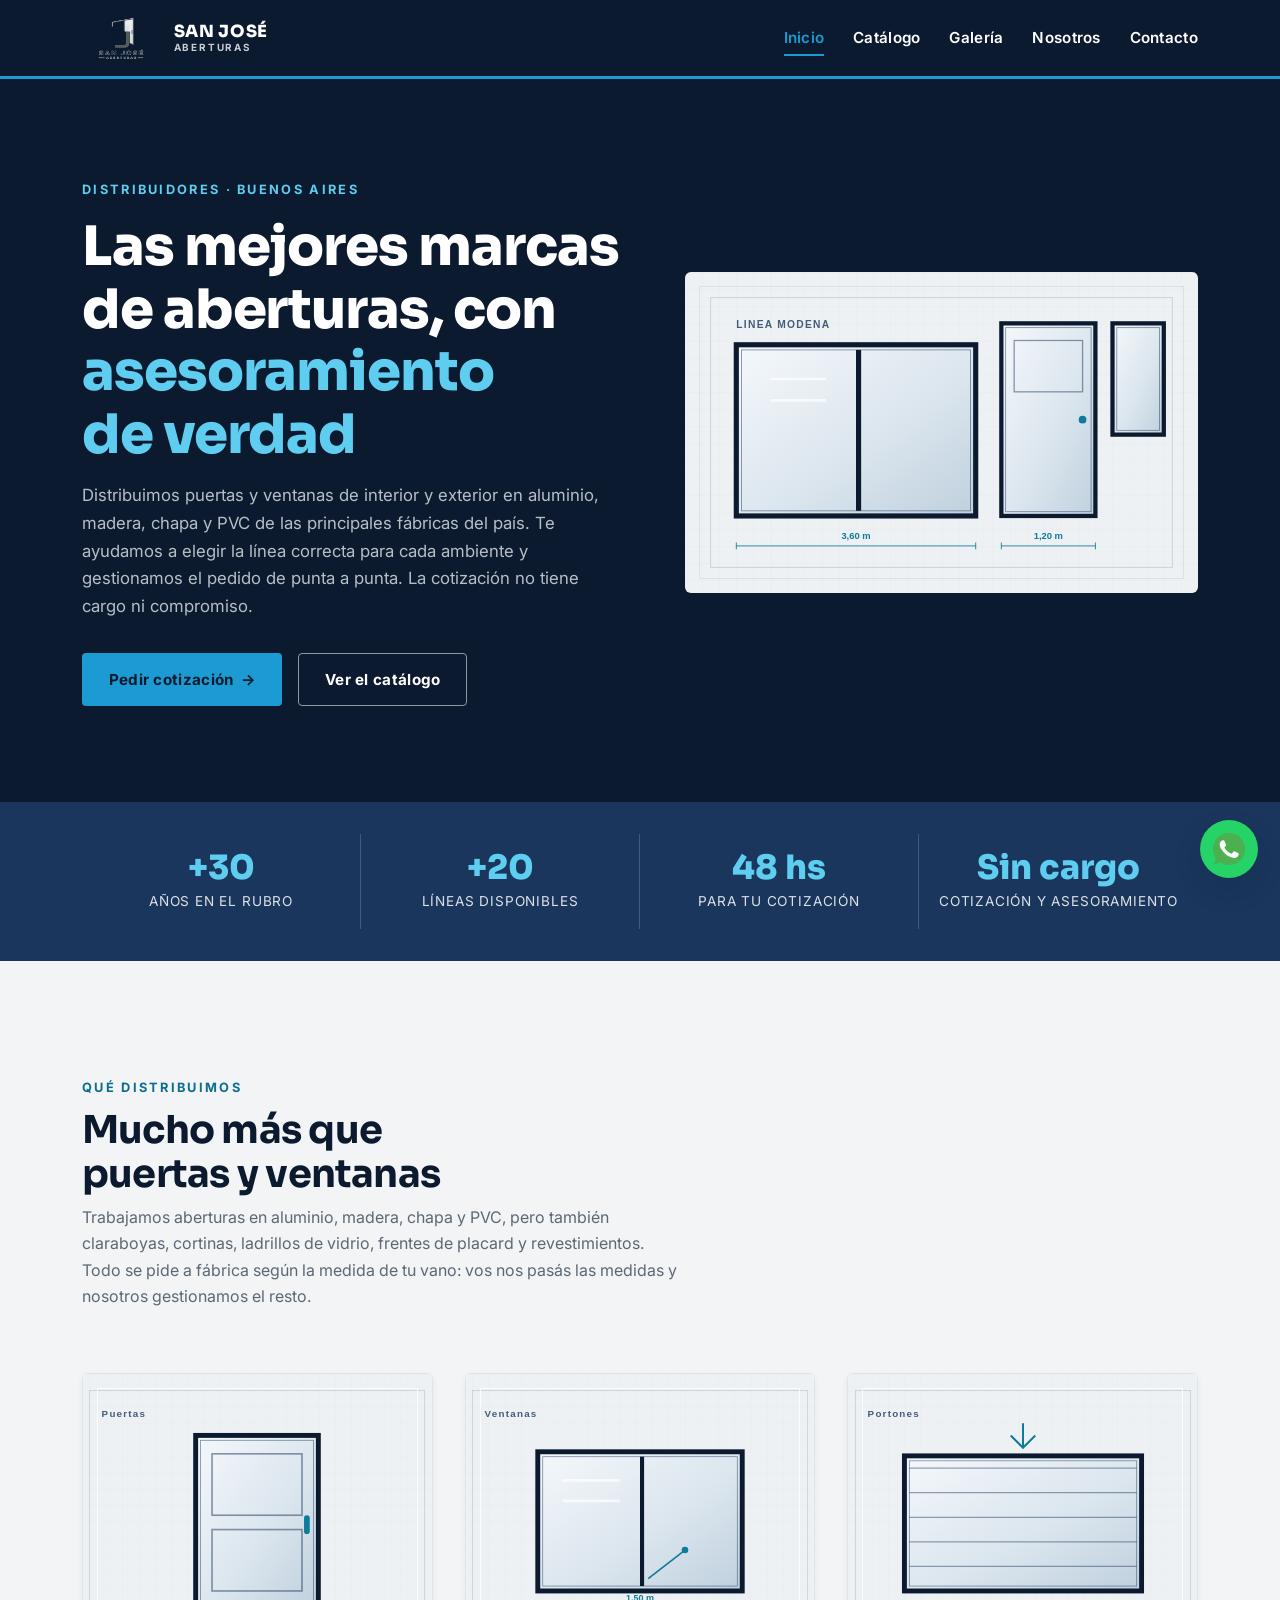
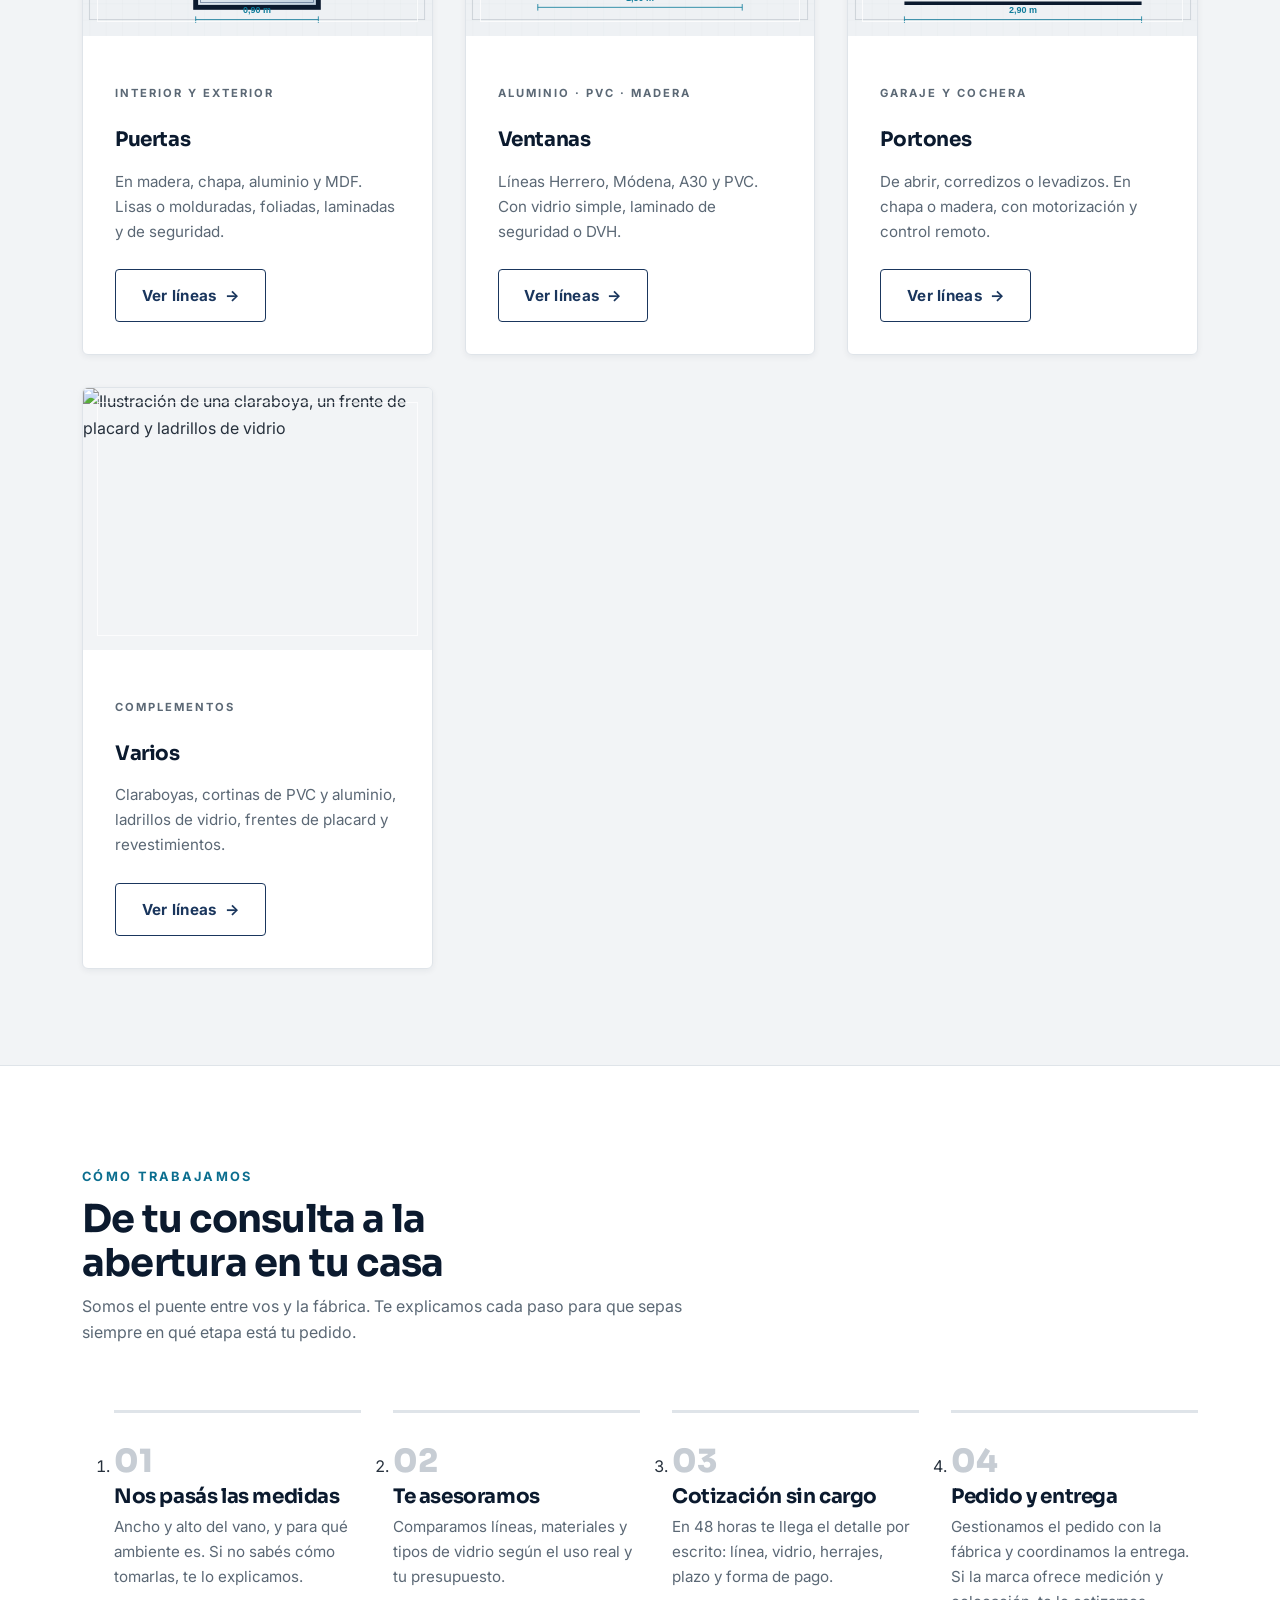
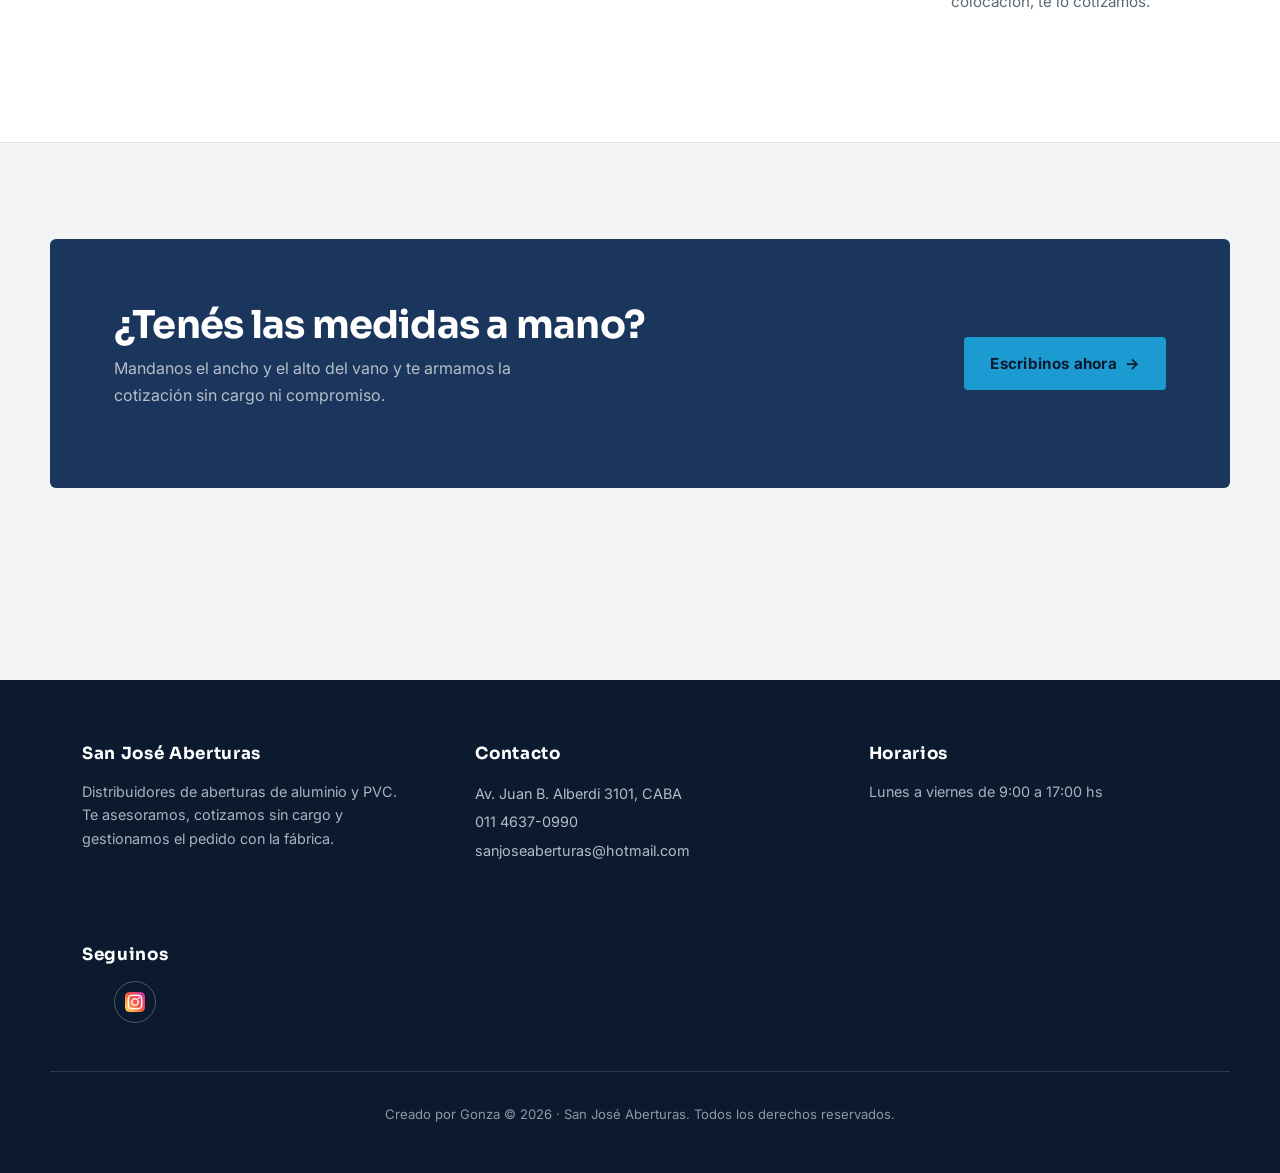
==== commit c1d6235d: "update: datos de contacto y 4ta categoria en inicio" ====
--- a/index.html
+++ b/index.html
@@ -8,7 +8,7 @@
 
     <title>San José Aberturas | Distribuidores de puertas, ventanas y portones</title>
     <meta name="description"
-        content="Distribuimos puertas, ventanas y portones de aluminio y PVC de las principales fábricas del país. Asesoramiento y cotización sin cargo en Buenos Aires.">
+        content="Distribuimos puertas y ventanas de interior y exterior en aluminio, madera, chapa y PVC de las principales fábricas del país. Asesoramiento y cotización sin cargo en Buenos Aires.">
     <meta name="keywords"
         content="aberturas, distribuidor de aberturas, ventanas de aluminio, puertas de seguridad, portones levadizos, DVH, PVC, Buenos Aires">
     <meta name="author" content="TU-NOMBRE">
@@ -20,7 +20,7 @@
     <meta property="og:site_name" content="San José Aberturas">
     <meta property="og:title" content="San José Aberturas | Distribuidores de puertas, ventanas y portones">
     <meta property="og:description"
-        content="Más de 15 años distribuyendo aberturas de aluminio y PVC. Te asesoramos, cotizamos sin cargo y gestionamos el pedido con la fábrica.">
+        content="Más de 30 años distribuyendo aberturas de aluminio, madera, chapa y PVC. Te asesoramos, cotizamos sin cargo y gestionamos el pedido de fábrica.">
     <meta property="og:url" content="https://sanjose-aberturas.vercel.app/">
     <meta property="og:image" content="https://sanjose-aberturas.vercel.app/assets/imgs/logo.png">
 
@@ -70,9 +70,9 @@
                 <div class="hero-texto">
                     <p class="eyebrow">Distribuidores · Buenos Aires</p>
                     <h1 id="titulo-principal">Las mejores marcas de aberturas, con <em>asesoramiento de verdad</em></h1>
-                    <p>Distribuimos puertas, ventanas y portones de aluminio y PVC de las principales fábricas del
-                        país. Te ayudamos a elegir la línea correcta para cada ambiente y gestionamos el pedido de
-                        punta a punta. La cotización no tiene cargo ni compromiso.</p>
+                    <p>Distribuimos puertas y ventanas de interior y exterior en aluminio, madera, chapa y PVC de
+                        las principales fábricas del país. Te ayudamos a elegir la línea correcta para cada ambiente
+                        y gestionamos el pedido de punta a punta. La cotización no tiene cargo ni compromiso.</p>
                     <div class="hero-acciones">
                         <a href="./pages/contacto.html" class="boton">Pedir cotización <span
                                 class="flecha" aria-hidden="true">→</span></a>
@@ -90,7 +90,7 @@
         <!-- numeros -->
         <section class="datos" aria-label="La empresa en números">
             <ul>
-                <li><strong>+15</strong><span>Años en el rubro</span></li>
+                <li><strong>+30</strong><span>Años en el rubro</span></li>
                 <li><strong>+20</strong><span>Líneas disponibles</span></li>
                 <li><strong>48 hs</strong><span>Para tu cotización</span></li>
                 <li><strong>Sin cargo</strong><span>Cotización y asesoramiento</span></li>
@@ -102,9 +102,10 @@
             <div class="contenedor">
                 <div class="titulo-seccion">
                     <p class="eyebrow">Qué distribuimos</p>
-                    <h2 id="titulo-categorias">Tres familias de producto, varias marcas para comparar</h2>
-                    <p>Todo se pide a fábrica según la medida de tu vano. Vos nos pasás las medidas y nosotros
-                        gestionamos el resto.</p>
+                    <h2 id="titulo-categorias">Mucho más que puertas y ventanas</h2>
+                    <p>Trabajamos aberturas en aluminio, madera, chapa y PVC, pero también claraboyas, cortinas,
+                        ladrillos de vidrio, frentes de placard y revestimientos. Todo se pide a fábrica según la
+                        medida de tu vano: vos nos pasás las medidas y nosotros gestionamos el resto.</p>
                 </div>
 
                 <div class="grilla-categorias">
@@ -115,9 +116,9 @@
                                 width="900" height="640">
                         </figure>
                         <div class="tarjeta-cuerpo">
-                            <p class="medida">Entrada y servicio</p>
+                            <p class="medida">Interior y exterior</p>
                             <h3>Puertas</h3>
-                            <p>Inyectadas en chapa 18 con cerradura multipunto, o en aluminio con paño fijo lateral.</p>
+                            <p>En madera, chapa, aluminio y MDF. Lisas o molduradas, foliadas, laminadas y de seguridad.</p>
                             <a href="./pages/menu.html" class="boton--linea">Ver líneas <span class="flecha"
                                     aria-hidden="true">→</span></a>
                         </div>
@@ -130,9 +131,9 @@
                                 loading="lazy" width="900" height="640">
                         </figure>
                         <div class="tarjeta-cuerpo">
-                            <p class="medida">Corredizas · Oscilobatientes</p>
+                            <p class="medida">Aluminio · PVC · Madera</p>
                             <h3>Ventanas</h3>
-                            <p>Sistemas Herrero, Módena y PVC, con opción de DVH para aislar ruido y temperatura.</p>
+                            <p>Líneas Herrero, Módena, A30 y PVC. Con vidrio simple, laminado de seguridad o DVH.</p>
                             <a href="./pages/menu.html" class="boton--linea">Ver líneas <span class="flecha"
                                     aria-hidden="true">→</span></a>
                         </div>
@@ -147,7 +148,22 @@
                         <div class="tarjeta-cuerpo">
                             <p class="medida">Garaje y cochera</p>
                             <h3>Portones</h3>
-                            <p>Levadizos y corredizos, con motorización, control remoto y freno de seguridad.</p>
+                            <p>De abrir, corredizos o levadizos. En chapa o madera, con motorización y control remoto.</p>
+                            <a href="./pages/menu.html" class="boton--linea">Ver líneas <span class="flecha"
+                                    aria-hidden="true">→</span></a>
+                        </div>
+                    </article>
+
+                    <article class="tarjeta animar">
+                        <figure class="tarjeta-figura">
+                            <img src="./assets/imgs/varios.svg"
+                                alt="Ilustración de una claraboya, un frente de placard y ladrillos de vidrio"
+                                loading="lazy" width="900" height="640">
+                        </figure>
+                        <div class="tarjeta-cuerpo">
+                            <p class="medida">Complementos</p>
+                            <h3>Varios</h3>
+                            <p>Claraboyas, cortinas de PVC y aluminio, ladrillos de vidrio, frentes de placard y revestimientos.</p>
                             <a href="./pages/menu.html" class="boton--linea">Ver líneas <span class="flecha"
                                     aria-hidden="true">→</span></a>
                         </div>
@@ -184,7 +200,7 @@
                     <li>
                         <h3>Pedido y entrega</h3>
                         <p>Gestionamos el pedido con la fábrica y coordinamos la entrega. Si la marca ofrece medición y
-                            colocación, te la conseguimos y la cotiza ella.</p>
+                            colocación, te lo cotizamos.</p>
                     </li>
                 </ol>
             </div>
@@ -216,14 +232,14 @@
                 <address>
                     <a href="https://www.google.com/maps/search/?api=1&amp;query=Av.+Juan+B.+Alberdi+3101%2C+CABA"
                         target="_blank" rel="noopener">Av. Juan B. Alberdi 3101, CABA</a>
-                    <a href="tel:+541143218765">011 4321-8765</a>
-                    <a href="mailto:presupuestos@sanjoseaberturas.com">presupuestos@sanjoseaberturas.com</a>
+                    <a href="tel:+541146370990">011 4637-0990</a>
+                    <a href="mailto:sanjoseaberturas@hotmail.com">sanjoseaberturas@hotmail.com</a>
                 </address>
             </div>
 
             <div>
                 <h3>Horarios</h3>
-                <p>Lunes a viernes de 8:00 a 17:00 hs<br>Sábados de 9:00 a 13:00 hs</p>
+                <p>Lunes a viernes de 9:00 a 17:00 hs</p>
             </div>
 
             <div class="redes">
@@ -260,9 +276,9 @@
             </div>
         </div>
 
-        <p class="copy">Creado por Gonzalo Poussa &copy; 2026 · San José Aberturas. Todos los derechos reservados.</p>
-
-        <a class="wa-flotante" href="https://wa.me/5491122445566" target="_blank" rel="noopener"
+        <p class="copy">Creado por Gonza &copy; 2026 · San José Aberturas. Todos los derechos reservados.</p>
+
+        <a class="wa-flotante" href="https://wa.me/5491133805140" target="_blank" rel="noopener"
             aria-label="Escribinos por WhatsApp">
             <img src="./assets/logos/whatsapp.png" alt="" width="32" height="32" loading="lazy">
         </a>
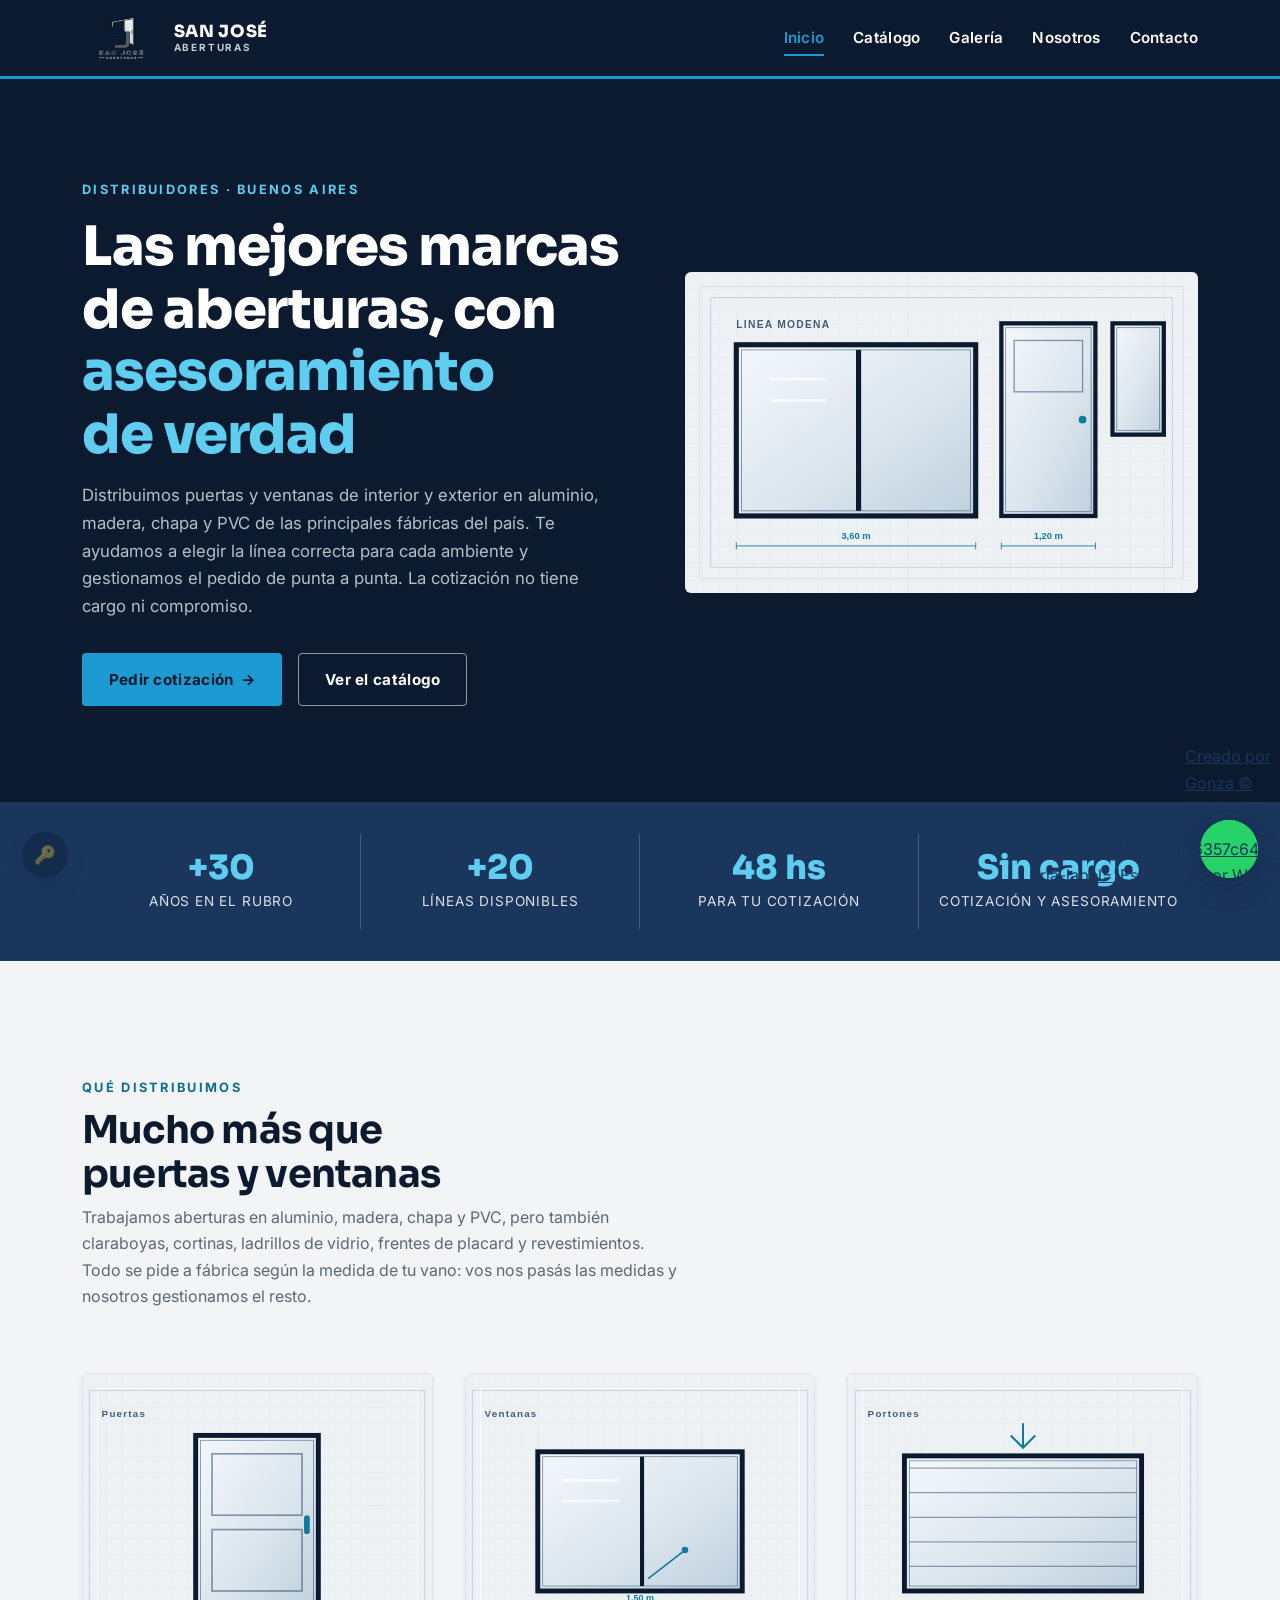
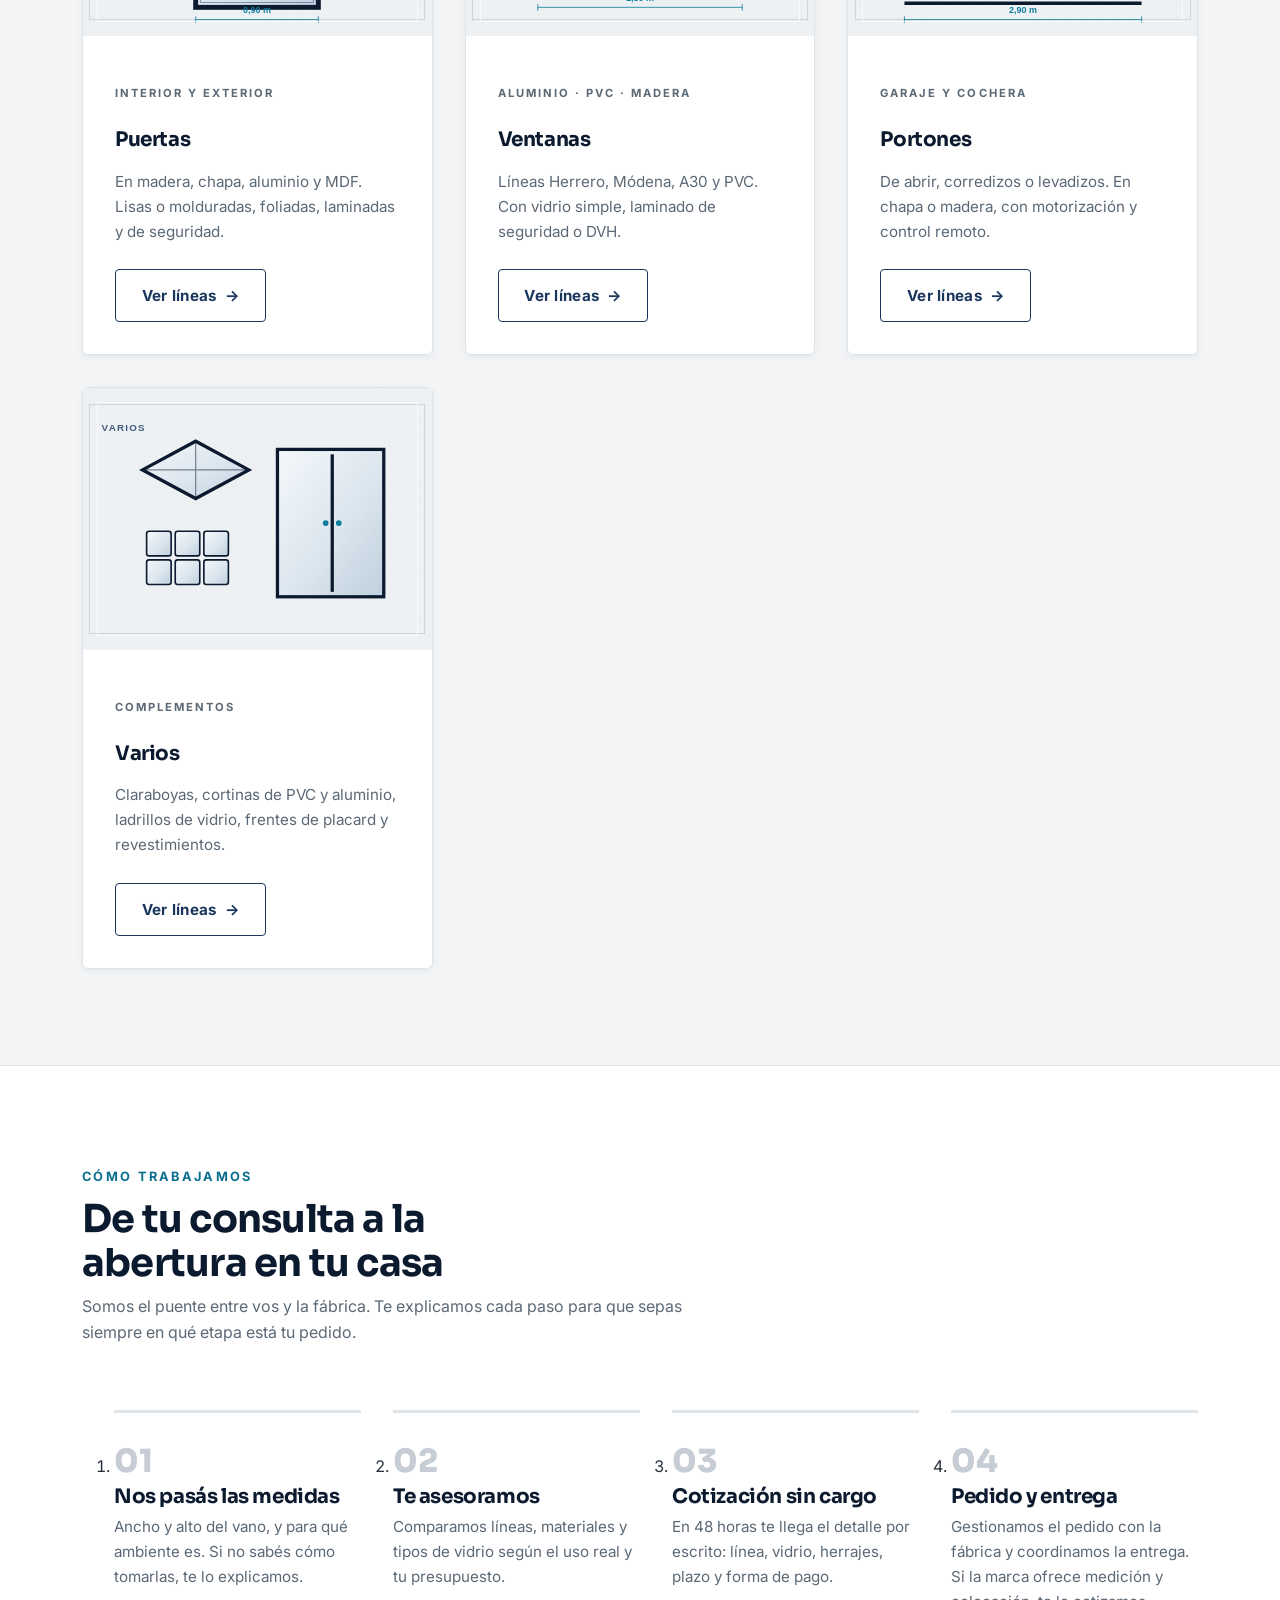
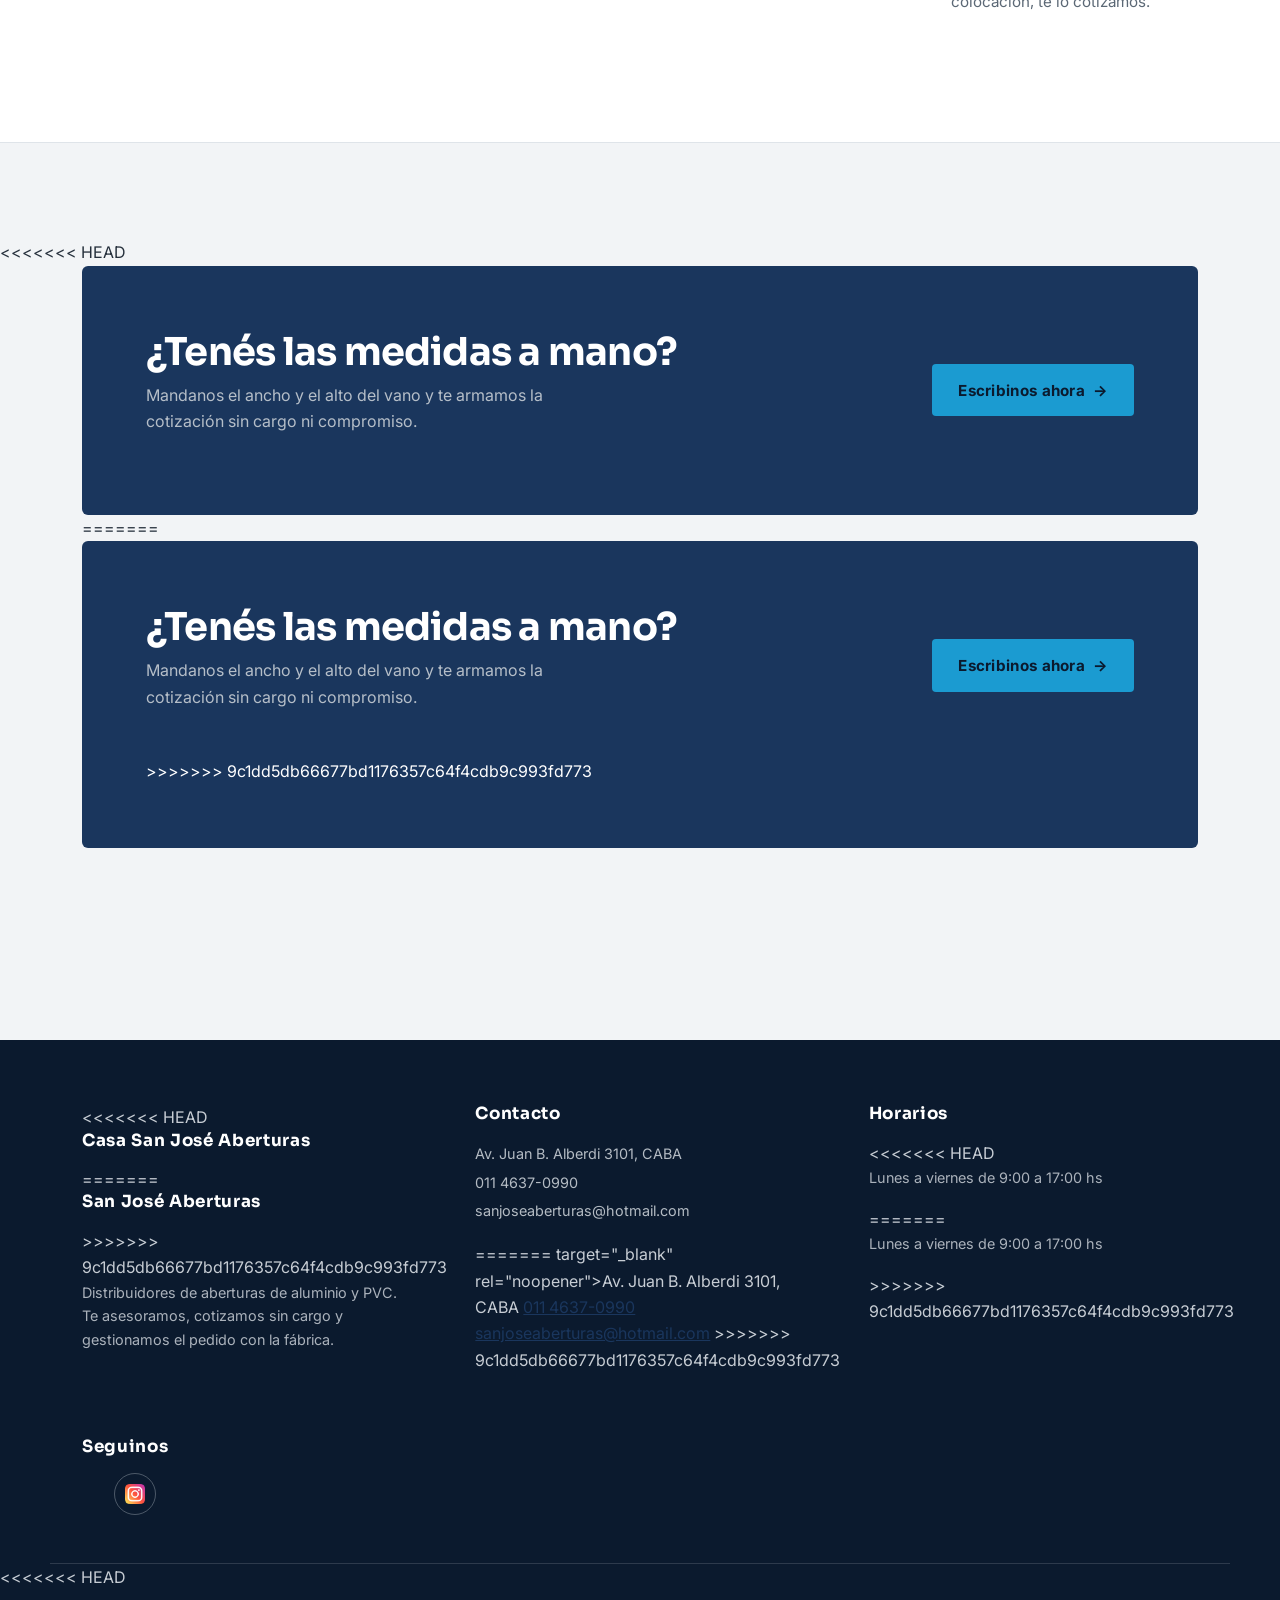
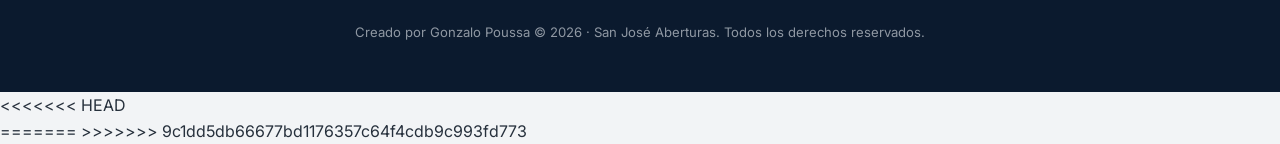
==== commit 053ac9da: "feat: modo administrador con catalogo, galeria y contacto editables" ====
--- a/index.html
+++ b/index.html
@@ -208,6 +208,17 @@
 
         <!-- llamado final -->
         <section class="seccion cta" aria-labelledby="titulo-cta">
+<<<<<<< HEAD
+            <div class="contenedor">
+                <div class="cta-caja">
+                    <div>
+                        <h2 id="titulo-cta">¿Tenés las medidas a mano?</h2>
+                        <p>Mandanos el ancho y el alto del vano y te armamos la cotización sin cargo ni compromiso.</p>
+                    </div>
+                    <a href="./pages/contacto.html" class="boton">Escribinos ahora <span class="flecha"
+                            aria-hidden="true">→</span></a>
+                </div>
+=======
             <div class="cta-caja">
                 <div>
                     <h2 id="titulo-cta">¿Tenés las medidas a mano?</h2>
@@ -215,6 +226,7 @@
                 </div>
                 <a href="./pages/contacto.html" class="boton">Escribinos ahora <span class="flecha"
                         aria-hidden="true">→</span></a>
+>>>>>>> 9c1dd5db66677bd1176357c64f4cdb9c993fd773
             </div>
         </section>
     </main>
@@ -222,7 +234,11 @@
     <footer class="pie">
         <div class="pie-contenido">
             <div>
+<<<<<<< HEAD
+                <h2>Casa San José Aberturas</h2>
+=======
                 <h2>San José Aberturas</h2>
+>>>>>>> 9c1dd5db66677bd1176357c64f4cdb9c993fd773
                 <p>Distribuidores de aberturas de aluminio y PVC. Te asesoramos, cotizamos sin cargo y
                     gestionamos el pedido con la fábrica.</p>
             </div>
@@ -231,15 +247,27 @@
                 <h3>Contacto</h3>
                 <address>
                     <a href="https://www.google.com/maps/search/?api=1&amp;query=Av.+Juan+B.+Alberdi+3101%2C+CABA"
+<<<<<<< HEAD
+                        target="_blank" rel="noopener" data-ct="direccion">Av. Juan B. Alberdi 3101, CABA</a>
+                    <a data-ct="telefono" href="tel:+541146370990">011 4637-0990</a>
+                    <a data-ct="mail" href="mailto:sanjoseaberturas@hotmail.com">sanjoseaberturas@hotmail.com</a>
+                </address>
+                <button type="button" class="btn-editar-contacto">✎ Editar datos</button>
+=======
                         target="_blank" rel="noopener">Av. Juan B. Alberdi 3101, CABA</a>
                     <a href="tel:+541146370990">011 4637-0990</a>
                     <a href="mailto:sanjoseaberturas@hotmail.com">sanjoseaberturas@hotmail.com</a>
                 </address>
+>>>>>>> 9c1dd5db66677bd1176357c64f4cdb9c993fd773
             </div>
 
             <div>
                 <h3>Horarios</h3>
+<<<<<<< HEAD
+                <p data-ct="horario">Lunes a viernes de 9:00 a 17:00 hs</p>
+=======
                 <p>Lunes a viernes de 9:00 a 17:00 hs</p>
+>>>>>>> 9c1dd5db66677bd1176357c64f4cdb9c993fd773
             </div>
 
             <div class="redes">
@@ -276,14 +304,27 @@
             </div>
         </div>
 
+<<<<<<< HEAD
+        <p class="copy">Creado por Gonzalo Poussa &copy; 2026 · San José Aberturas. Todos los derechos reservados.</p>
+
+        <a class="wa-flotante" data-ct="whatsapp-link" href="https://wa.me/5491133805140" target="_blank" rel="noopener"
+=======
         <p class="copy">Creado por Gonza &copy; 2026 · San José Aberturas. Todos los derechos reservados.</p>
 
         <a class="wa-flotante" href="https://wa.me/5491133805140" target="_blank" rel="noopener"
+>>>>>>> 9c1dd5db66677bd1176357c64f4cdb9c993fd773
             aria-label="Escribinos por WhatsApp">
             <img src="./assets/logos/whatsapp.png" alt="" width="32" height="32" loading="lazy">
         </a>
     </footer>
 
+<<<<<<< HEAD
+    <!-- acceso administrador -->
+    <button type="button" class="btn-admin" id="btnAdmin" title="Acceso administrador" aria-label="Acceso administrador">🔑</button>
+    <script src="./assets/js/admin.js"></script>
+
+=======
+>>>>>>> 9c1dd5db66677bd1176357c64f4cdb9c993fd773
     <script src="https://cdn.jsdelivr.net/npm/bootstrap@5.3.8/dist/js/bootstrap.bundle.min.js"
         integrity="sha384-FKyoEForCGlyvwx9Hj09JcYn3nv7wiPVlz7YYwJrWVcXK/BmnVDxM+D2scQbITxI"
         crossorigin="anonymous"></script>
--- a/styles/style.css
+++ b/styles/style.css
@@ -1,11 +1,11 @@
-@charset "UTF-8";
-.pie .redes ul li a, .pie .wa-flotante {
+.catalogo .grupo-cabecera .grupo-titulo .grupo-num, .item-agregar,
+.obra-agregar, .obra-admin .mini-admin, .pie .redes ul li a, .pie .wa-flotante {
   display: flex;
   justify-content: center;
   align-items: center;
 }
 
-.contacto .formulario, .contacto .datos-directos .ficha, .contacto .datos-directos .mapa, .nosotros .valores article, .galeria .obra, .catalogo .linea, .tarjeta {
+.contacto .formulario, .contacto .datos-directos .ficha, .contacto .datos-directos .mapa, .nosotros .valores article, .galeria .obra, .catalogo .grupo, .tarjeta {
   background-color: #ffffff;
   border: 1px solid #dfe4e9;
   border-radius: 6px;
@@ -13,14 +13,14 @@
   transition: transform 0.35s cubic-bezier(0.22, 0.61, 0.36, 1), box-shadow 0.35s cubic-bezier(0.22, 0.61, 0.36, 1), border-color 0.35s cubic-bezier(0.22, 0.61, 0.36, 1);
 }
 
-.hero .hero-grid, .datos ul, .cta .cta-caja, .contenedor, .pie .pie-contenido, .pie .copy, .cabecera .navbar {
+.hero .hero-grid, .datos ul, .contenedor, .pie .pie-contenido, .pie .copy, .cabecera .navbar {
   width: 100%;
   max-width: 1180px;
   margin-inline: auto;
   padding-inline: 2rem;
 }
 @media (max-width: 567px) {
-  .hero .hero-grid, .datos ul, .cta .cta-caja, .contenedor, .pie .pie-contenido, .pie .copy, .cabecera .navbar {
+  .hero .hero-grid, .datos ul, .contenedor, .pie .pie-contenido, .pie .copy, .cabecera .navbar {
     padding-inline: 1rem;
   }
 }
@@ -581,6 +581,268 @@
   animation-delay: 0.6s;
 }
 
+.btn-admin {
+  position: fixed;
+  left: 22px;
+  bottom: 22px;
+  z-index: 1030;
+  width: 46px;
+  height: 46px;
+  border: none;
+  border-radius: 50%;
+  background-color: #0b1a2e;
+  color: #ffffff;
+  font-size: 1.1rem;
+  cursor: pointer;
+  opacity: 0.35;
+  box-shadow: 0 12px 28px rgba(11, 26, 46, 0.14);
+  transition: opacity 0.35s cubic-bezier(0.22, 0.61, 0.36, 1), transform 0.35s cubic-bezier(0.22, 0.61, 0.36, 1), background-color 0.35s cubic-bezier(0.22, 0.61, 0.36, 1);
+}
+.btn-admin:hover, .btn-admin:focus-visible {
+  opacity: 1;
+  transform: scale(1.08);
+}
+@media (max-width: 567px) {
+  .btn-admin {
+    left: 14px;
+    bottom: 78px;
+    width: 40px;
+    height: 40px;
+  }
+}
+
+body.admin-on .btn-admin {
+  opacity: 1;
+  background-color: #0a5b77;
+}
+
+body.admin-on::before {
+  content: "MODO ADMINISTRADOR";
+  position: fixed;
+  top: 0;
+  left: 0;
+  right: 0;
+  z-index: 1040;
+  background-color: #1b9bd1;
+  color: #0b1a2e;
+  font-family: "Inter", "Segoe UI", sans-serif;
+  font-size: 0.72rem;
+  font-weight: 700;
+  letter-spacing: 0.15em;
+  text-align: center;
+  padding: 3px;
+}
+
+.mini-admin {
+  border: 1px solid #dfe4e9;
+  background-color: #ffffff;
+  border-radius: 4px;
+  padding: 0.25rem 0.55rem;
+  font-family: "Inter", "Segoe UI", sans-serif;
+  font-size: 0.78rem;
+  font-weight: 600;
+  cursor: pointer;
+  transition: background-color 0.35s cubic-bezier(0.22, 0.61, 0.36, 1), color 0.35s cubic-bezier(0.22, 0.61, 0.36, 1), border-color 0.35s cubic-bezier(0.22, 0.61, 0.36, 1);
+}
+.mini-admin.editar {
+  color: #1a365d;
+}
+.mini-admin.editar:hover {
+  background-color: #1a365d;
+  color: #ffffff;
+}
+.mini-admin.borrar {
+  color: #c0392b;
+}
+.mini-admin.borrar:hover {
+  background-color: #c0392b;
+  color: #ffffff;
+  border-color: #c0392b;
+}
+
+.item-admin {
+  display: flex;
+  flex-direction: row;
+  flex-wrap: wrap;
+  justify-content: flex-start;
+  align-items: center;
+  gap: 0.4rem;
+  margin-top: 0.7rem;
+}
+
+.item-agregar,
+.obra-agregar {
+  border: 2px dashed #1b9bd1;
+  border-radius: 6px;
+  background-color: rgba(27, 155, 209, 0.05);
+  color: #0b6e8f;
+  font-family: "Sora", "Segoe UI", sans-serif;
+  font-size: 0.95rem;
+  font-weight: 700;
+  cursor: pointer;
+  min-height: 120px;
+  padding: 2rem;
+  transition: background-color 0.35s cubic-bezier(0.22, 0.61, 0.36, 1);
+}
+.item-agregar:hover,
+.obra-agregar:hover {
+  background-color: rgba(27, 155, 209, 0.12);
+}
+
+.obra-admin {
+  position: absolute;
+  top: 8px;
+  right: 8px;
+  z-index: 3;
+  display: flex;
+  flex-direction: row;
+  flex-wrap: nowrap;
+  justify-content: flex-end;
+  align-items: center;
+  gap: 0.35rem;
+}
+.obra-admin .mini-admin {
+  width: 32px;
+  height: 32px;
+  padding: 0;
+}
+
+.btn-editar-contacto {
+  display: none;
+  align-items: center;
+  gap: 0.4rem;
+  margin-top: 1rem;
+  padding: 0.5rem 1rem;
+  border: 1px solid #1b9bd1;
+  border-radius: 4px;
+  background-color: transparent;
+  color: #5ecdf0;
+  font-family: "Inter", "Segoe UI", sans-serif;
+  font-size: 0.85rem;
+  font-weight: 600;
+  cursor: pointer;
+  transition: background-color 0.35s cubic-bezier(0.22, 0.61, 0.36, 1), color 0.35s cubic-bezier(0.22, 0.61, 0.36, 1);
+}
+.btn-editar-contacto:hover {
+  background-color: #1b9bd1;
+  color: #0b1a2e;
+}
+
+.adm-overlay {
+  display: none;
+  position: fixed;
+  inset: 0;
+  z-index: 2000;
+  background-color: rgba(11, 26, 46, 0.6);
+  backdrop-filter: blur(3px);
+  padding: 2rem;
+  overflow-y: auto;
+}
+.adm-overlay.visible {
+  display: flex;
+  flex-direction: row;
+  flex-wrap: nowrap;
+  justify-content: center;
+  align-items: flex-start;
+  gap: 0;
+  padding-top: 8vh;
+}
+
+.adm-box {
+  width: 100%;
+  max-width: 420px;
+  background-color: #ffffff;
+  border-radius: 6px;
+  box-shadow: 0 12px 28px rgba(11, 26, 46, 0.14);
+  padding: 2rem;
+  animation: aparecer 0.3s ease;
+}
+.adm-box.ancho {
+  max-width: 520px;
+}
+.adm-box h3 {
+  font-family: "Sora", "Segoe UI", sans-serif;
+  font-size: 1.3rem;
+  color: #0b1a2e;
+  margin-bottom: 1rem;
+}
+.adm-box label {
+  display: block;
+  font-size: 0.82rem;
+  font-weight: 600;
+  color: #1a365d;
+  margin-top: 1rem;
+  margin-bottom: 0.25rem;
+}
+.adm-box input,
+.adm-box textarea {
+  width: 100%;
+  padding: 0.6rem 0.75rem;
+  font-family: "Inter", "Segoe UI", sans-serif;
+  font-size: 0.95rem;
+  color: #26303c;
+  background-color: #f2f4f6;
+  border: 1px solid #dfe4e9;
+  border-radius: 4px;
+  transition: border-color 0.35s cubic-bezier(0.22, 0.61, 0.36, 1), box-shadow 0.35s cubic-bezier(0.22, 0.61, 0.36, 1);
+}
+.adm-box input:focus,
+.adm-box textarea:focus {
+  outline: none;
+  background-color: #ffffff;
+  border-color: #1b9bd1;
+  box-shadow: 0 0 0 3px rgba(27, 155, 209, 0.18);
+}
+.adm-box textarea {
+  resize: vertical;
+}
+.adm-box .adm-nota {
+  font-size: 0.78rem;
+  color: #5b6875;
+  margin-top: 0.35rem;
+}
+.adm-box .adm-error {
+  color: #c0392b;
+  font-size: 0.85rem;
+  min-height: 1.2rem;
+  margin-top: 0.4rem;
+}
+.adm-box .adm-acciones {
+  display: flex;
+  flex-direction: row;
+  flex-wrap: wrap;
+  justify-content: flex-start;
+  align-items: center;
+  gap: 1rem;
+  margin-top: 2rem;
+}
+
+#adminToast {
+  position: fixed;
+  bottom: -80px;
+  left: 50%;
+  transform: translateX(-50%);
+  z-index: 2100;
+  background-color: #0b1a2e;
+  color: #ffffff;
+  padding: 0.75rem 1.4rem;
+  border-radius: 999px;
+  font-family: "Inter", "Segoe UI", sans-serif;
+  font-size: 0.9rem;
+  font-weight: 600;
+  box-shadow: 0 12px 28px rgba(11, 26, 46, 0.14);
+  transition: bottom 0.4s cubic-bezier(0.22, 0.61, 0.36, 1);
+}
+#adminToast.show {
+  bottom: 28px;
+}
+#adminToast.ok {
+  background-color: #1e8e4f;
+}
+#adminToast.err {
+  background-color: #c0392b;
+}
+
 .hero {
   background-color: #0b1a2e;
   color: #ffffff;
@@ -748,6 +1010,10 @@
 }
 
 .cta .cta-caja {
+  margin-top: 0;
+}
+
+.cta-caja {
   display: flex;
   flex-direction: row;
   flex-wrap: wrap;
@@ -758,128 +1024,182 @@
   color: #ffffff;
   border-radius: 6px;
   padding: 4rem;
-  max-width: 1180px;
-}
-.cta .cta-caja h2 {
+  margin-top: 4rem;
+}
+.cta-caja h2 {
   color: #ffffff;
   max-width: 20ch;
 }
-.cta .cta-caja p {
+.cta-caja p {
   color: rgba(199, 205, 212, 0.9);
   max-width: 46ch;
 }
 @media (max-width: 567px) {
-  .cta .cta-caja {
+  .cta-caja {
     padding: 2rem;
     text-align: center;
     justify-content: center;
   }
 }
 
-.catalogo .lista-lineas {
-  display: flex;
-  flex-direction: column;
-  flex-wrap: nowrap;
-  justify-content: flex-start;
-  align-items: stretch;
-  gap: 2rem;
-}
-.catalogo .linea {
-  display: grid;
-  grid-template-columns: 200px 1fr auto;
-  align-items: center;
-  gap: 2rem;
-  padding: 2rem;
-  border-left: 4px solid #c7cdd4;
-}
-.catalogo .linea .linea-marca {
-  display: flex;
-  flex-direction: column;
-  flex-wrap: nowrap;
-  justify-content: center;
-  align-items: flex-start;
-  gap: 0.2rem;
-}
-.catalogo .linea .linea-marca .eyebrow {
-  display: inline-block;
-  font-family: "Inter", "Segoe UI", sans-serif;
-  font-size: 0.8rem;
-  font-weight: 700;
-  letter-spacing: 0.18em;
-  text-transform: uppercase;
-  color: #5b6875;
-  font-size: 0.68rem;
-}
-.catalogo .linea .linea-marca h3 {
-  color: #1a365d;
-}
-.catalogo .linea .linea-detalle p {
-  color: #5b6875;
-  font-size: 0.95rem;
-}
-.catalogo .linea .linea-detalle ul {
+.catalogo .filtros {
   display: flex;
   flex-direction: row;
   flex-wrap: wrap;
   justify-content: flex-start;
   align-items: center;
+  gap: 0.6rem;
+  margin-bottom: 4rem;
+}
+.catalogo .filtro {
+  padding: 0.55rem 1.2rem;
+  border: 1px solid #dfe4e9;
+  border-radius: 999px;
+  background-color: #ffffff;
+  font-family: "Inter", "Segoe UI", sans-serif;
+  font-size: 0.9rem;
+  font-weight: 600;
+  color: #26303c;
+  cursor: pointer;
+  transition: background-color 0.35s cubic-bezier(0.22, 0.61, 0.36, 1), color 0.35s cubic-bezier(0.22, 0.61, 0.36, 1), border-color 0.35s cubic-bezier(0.22, 0.61, 0.36, 1);
+}
+.catalogo .filtro:hover {
+  border-color: #1b9bd1;
+  color: #0b6e8f;
+}
+.catalogo .filtro.activo {
+  background-color: #0b1a2e;
+  border-color: #0b1a2e;
+  color: #ffffff;
+}
+.catalogo .grupo {
+  overflow: hidden;
+  margin-bottom: 2rem;
+}
+.catalogo .grupo-cabecera {
+  display: flex;
+  flex-direction: row;
+  flex-wrap: nowrap;
+  justify-content: space-between;
+  align-items: center;
+  gap: 1rem;
+  padding: 2rem;
+  cursor: pointer;
+  list-style: none;
+  transition: background-color 0.35s cubic-bezier(0.22, 0.61, 0.36, 1);
+}
+.catalogo .grupo-cabecera::-webkit-details-marker {
+  display: none;
+}
+.catalogo .grupo-cabecera:hover {
+  background-color: #f2f4f6;
+}
+.catalogo .grupo-cabecera .grupo-titulo {
+  display: flex;
+  flex-direction: row;
+  flex-wrap: nowrap;
+  justify-content: flex-start;
+  align-items: center;
+  gap: 1rem;
+}
+.catalogo .grupo-cabecera .grupo-titulo .grupo-num {
+  width: 44px;
+  height: 44px;
+  border-radius: 50%;
+  background-color: rgba(27, 155, 209, 0.12);
+  font-family: "Sora", "Segoe UI", sans-serif;
+  font-weight: 800;
+  color: #0b6e8f;
+  font-size: 1.1rem;
+}
+.catalogo .grupo-cabecera .grupo-titulo h2 {
+  font-size: 1.3rem;
+  color: #0b1a2e;
+}
+.catalogo .grupo-cabecera .grupo-titulo span {
+  display: block;
+  font-size: 0.85rem;
+  font-weight: 400;
+  color: #5b6875;
+}
+.catalogo .grupo-cabecera .chevron {
+  width: 14px;
+  height: 14px;
+  border-right: 2.5px solid #1b9bd1;
+  border-bottom: 2.5px solid #1b9bd1;
+  transform: rotate(45deg);
+  transition: transform 0.35s cubic-bezier(0.22, 0.61, 0.36, 1);
+  flex-shrink: 0;
+}
+.catalogo .grupo[open] .grupo-cabecera {
+  background-color: #f2f4f6;
+}
+.catalogo .grupo[open] .grupo-cabecera .chevron {
+  transform: rotate(-135deg);
+}
+.catalogo .grupo-cuerpo {
+  padding: 0 2rem 2rem;
+  animation: aparecer 0.4s ease;
+}
+.catalogo .items {
+  display: grid;
+  grid-template-columns: repeat(auto-fit, minmax(240px, 1fr));
+  gap: 2rem;
+  margin-top: 1rem;
+}
+.catalogo .item {
+  border: 1px solid #dfe4e9;
+  border-radius: 6px;
+  overflow: hidden;
+  background-color: #ffffff;
+  transition: transform 0.35s cubic-bezier(0.22, 0.61, 0.36, 1), box-shadow 0.35s cubic-bezier(0.22, 0.61, 0.36, 1);
+}
+.catalogo .item .item-foto {
+  background-color: #f2f4f6;
+  overflow: hidden;
+}
+.catalogo .item .item-foto img {
+  width: 100%;
+  aspect-ratio: 4/3;
+  object-fit: cover;
+  transition: transform 0.5s ease;
+}
+.catalogo .item .item-texto {
+  padding: 1rem;
+}
+.catalogo .item .item-texto h3 {
+  font-size: 1.05rem;
+  color: #1a365d;
+  margin-bottom: 0.3rem;
+}
+.catalogo .item .item-texto p {
+  font-size: 0.9rem;
+  color: #5b6875;
+}
+.catalogo .item:hover {
+  transform: translateY(-5px);
+  box-shadow: 0 12px 28px rgba(11, 26, 46, 0.14);
+}
+.catalogo .item:hover .item-foto img {
+  transform: scale(1.05);
+}
+.catalogo .chips {
+  display: flex;
+  flex-direction: row;
+  flex-wrap: wrap;
+  justify-content: flex-start;
+  align-items: center;
   gap: 0.5rem;
-  margin-top: 0.5rem;
-}
-.catalogo .linea .linea-detalle ul li {
-  font-size: 0.75rem;
+  margin-top: 2rem;
+}
+.catalogo .chips li {
+  font-size: 0.78rem;
   font-weight: 600;
-  letter-spacing: 0.04em;
-  text-transform: uppercase;
+  letter-spacing: 0.02em;
   color: #1a365d;
   background-color: rgba(26, 54, 93, 0.07);
   border-radius: 999px;
-  padding: 0.25rem 0.7rem;
-}
-.catalogo .linea .linea-precio {
-  text-align: right;
-}
-.catalogo .linea .linea-precio strong {
-  display: block;
-  font-family: "Sora", "Segoe UI", sans-serif;
-  font-size: 1.35rem;
-  color: #0b1a2e;
-}
-.catalogo .linea .linea-precio span {
-  font-size: 0.78rem;
-  color: #5b6875;
-}
-.catalogo .linea:hover {
-  border-left-color: #1b9bd1;
-  transform: translateX(6px);
-  box-shadow: 0 12px 28px rgba(11, 26, 46, 0.14);
-}
-.catalogo .linea--destacada {
-  border-left-color: #1b9bd1;
-  position: relative;
-}
-.catalogo .linea--destacada::after {
-  content: "Más elegida";
-  position: absolute;
-  top: -12px;
-  left: 2rem;
-  background-color: #0a5b77;
-  color: #ffffff;
-  font-size: 0.7rem;
-  font-weight: 700;
-  letter-spacing: 0.1em;
-  text-transform: uppercase;
-  padding: 0.2rem 0.7rem;
-  border-radius: 999px;
-}
-@media (max-width: 967px) {
-  .catalogo .linea {
-    grid-template-columns: 1fr;
-    gap: 1rem;
-  }
-  .catalogo .linea .linea-precio {
-    text-align: left;
-  }
+  padding: 0.3rem 0.8rem;
 }
 .catalogo .aviso {
   margin-top: 2rem;
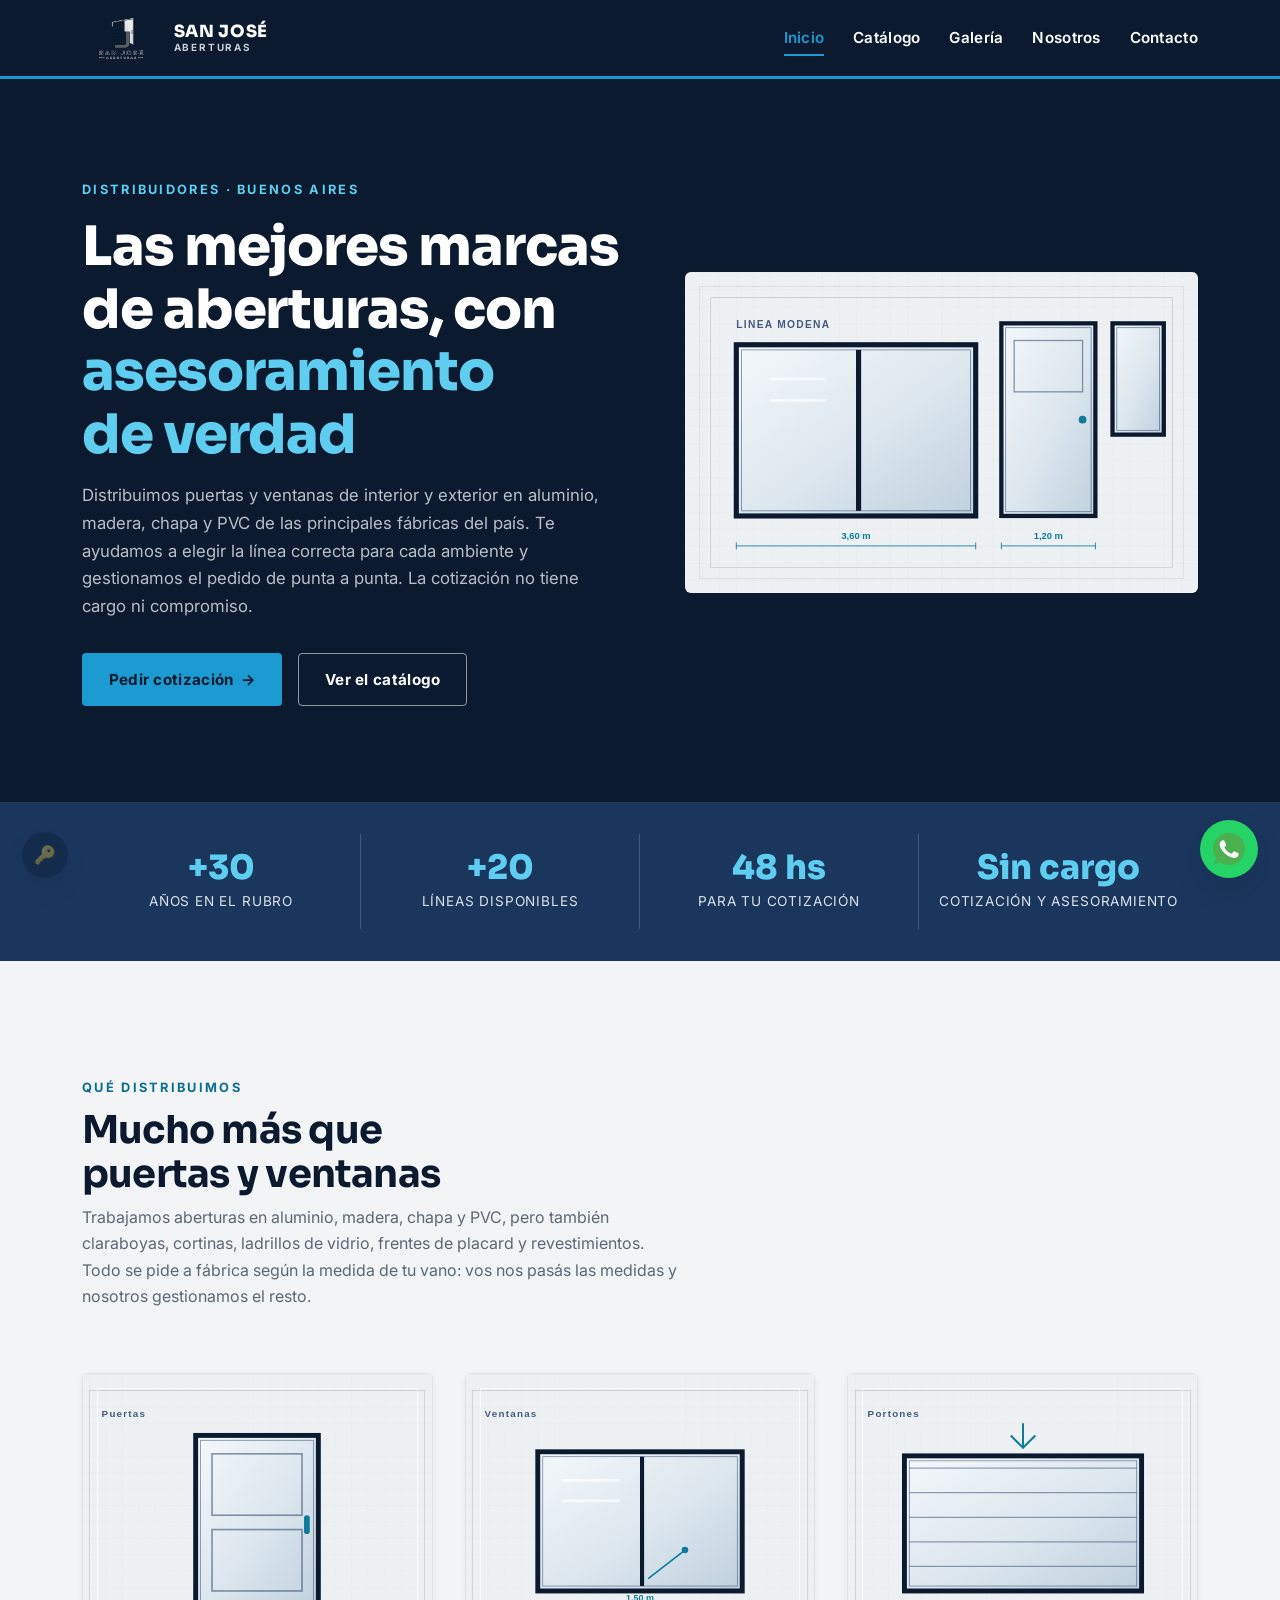
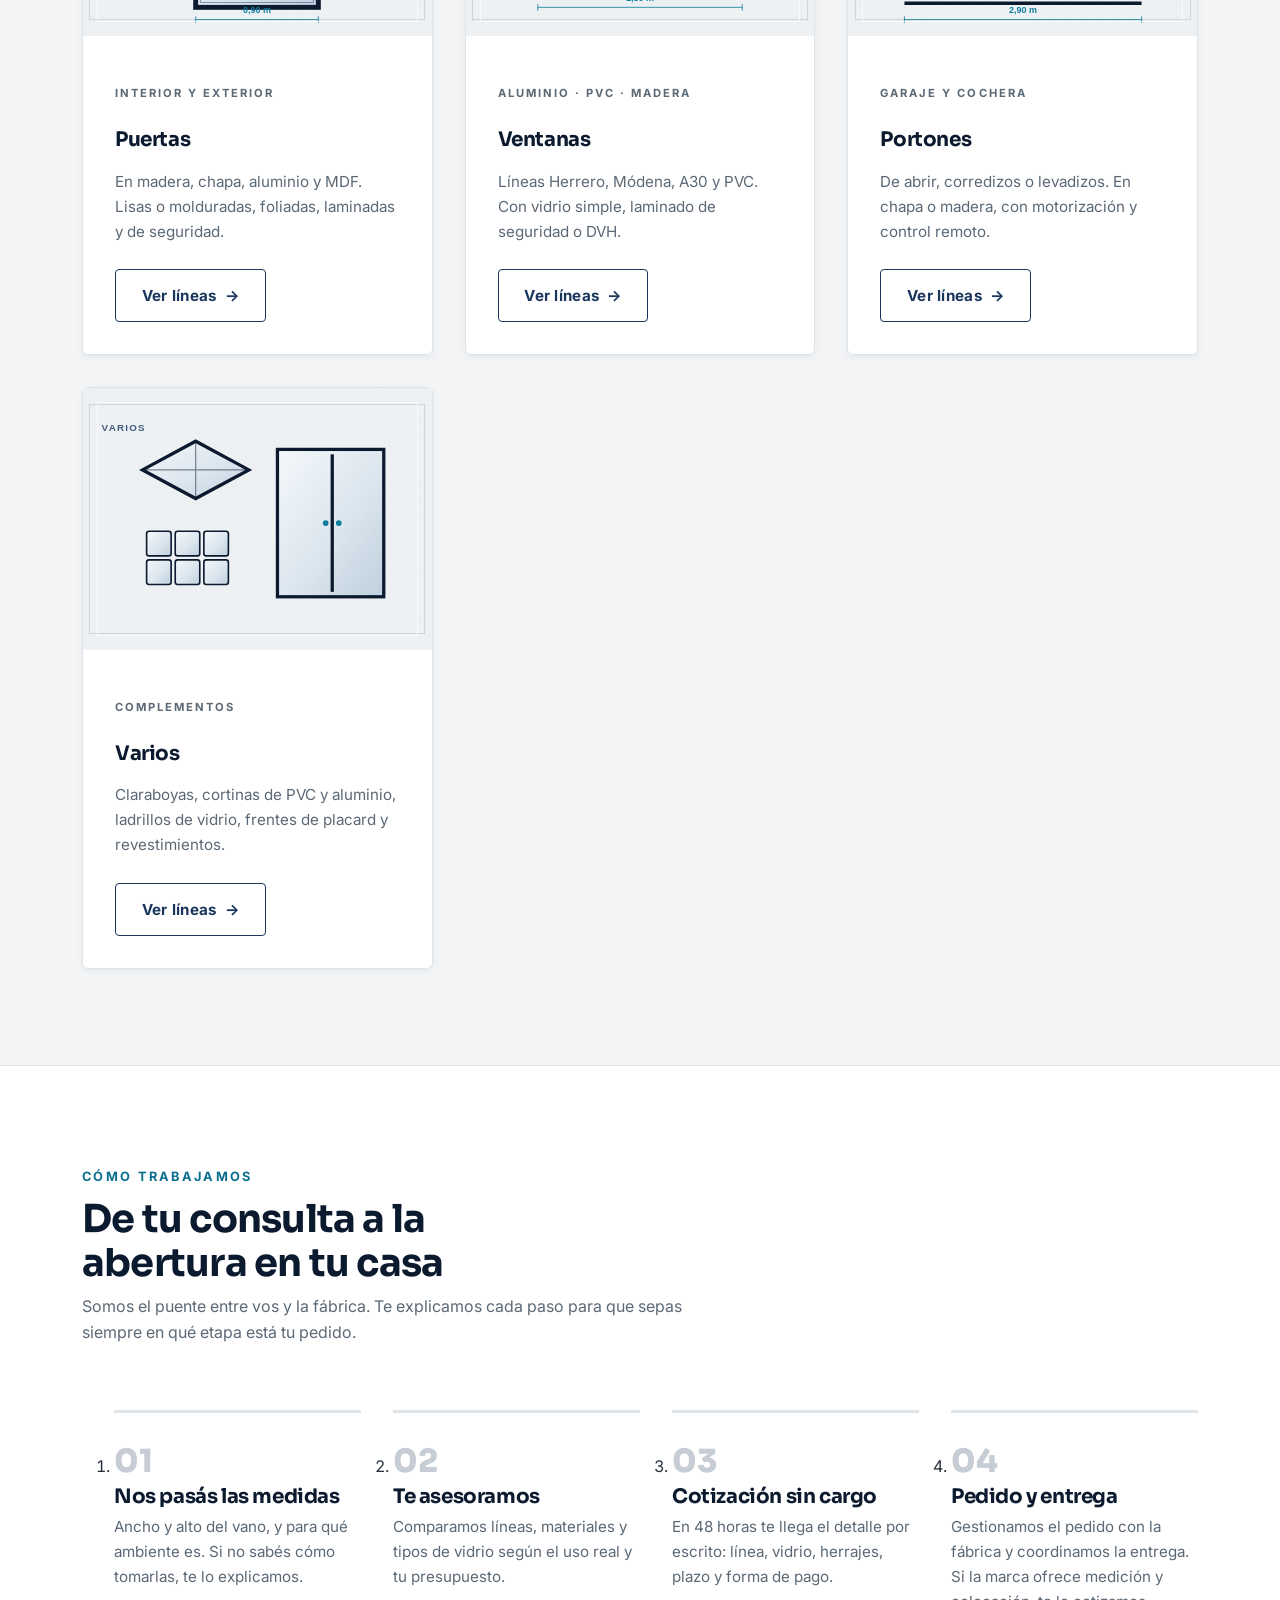
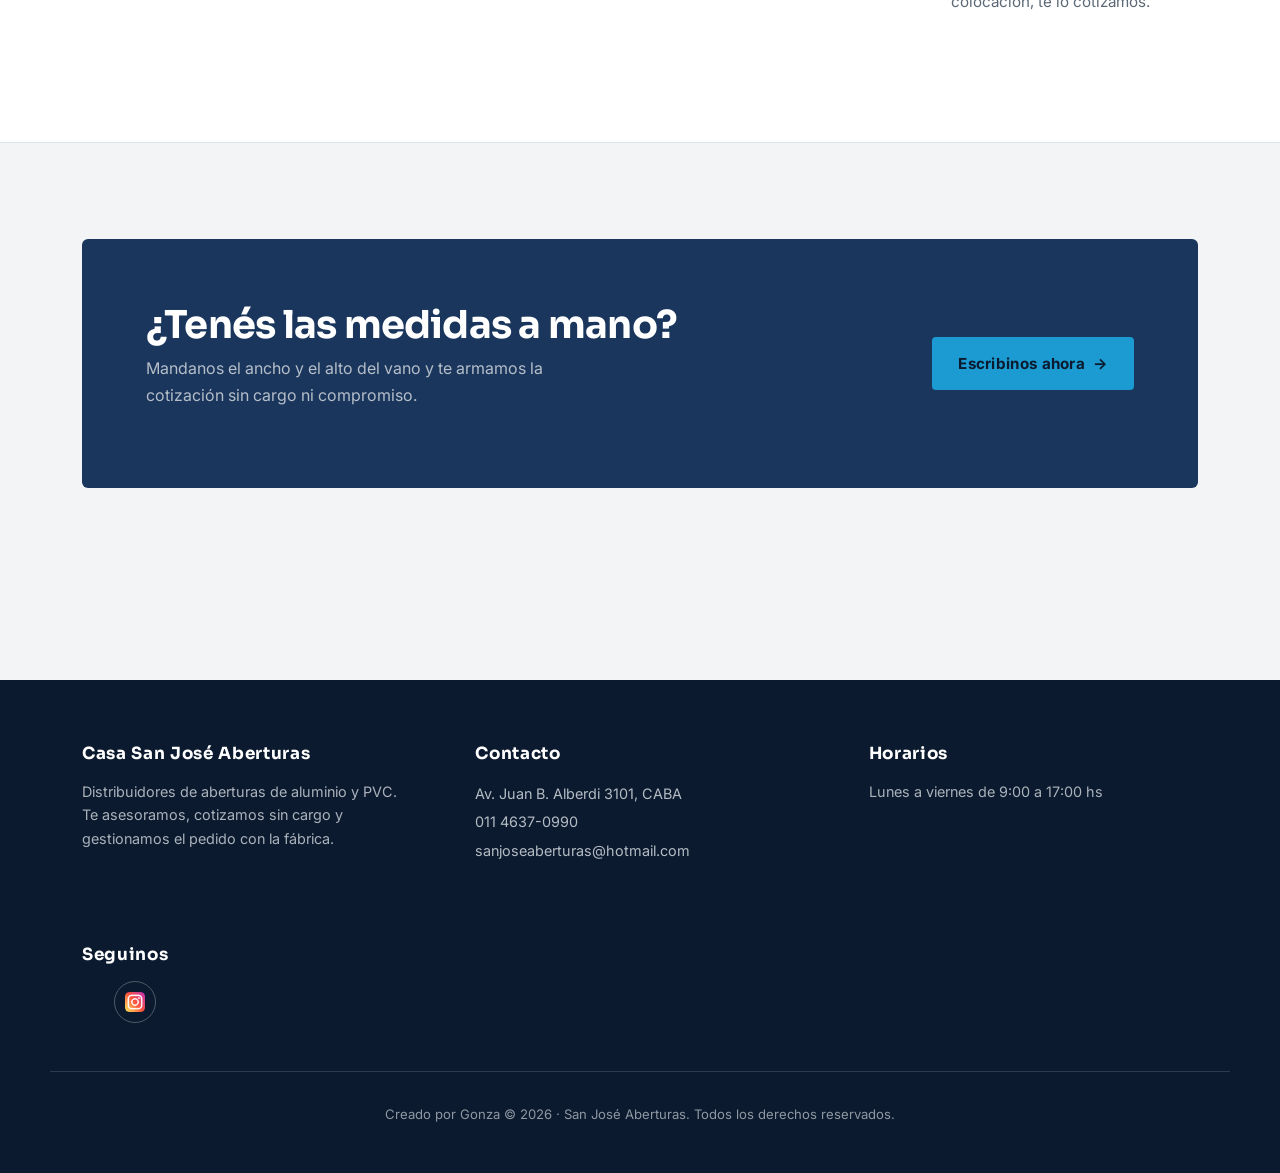
==== commit 48766af6: "fix: limpio marcas de conflicto del merge" ====
--- a/index.html
+++ b/index.html
@@ -208,7 +208,6 @@
 
         <!-- llamado final -->
         <section class="seccion cta" aria-labelledby="titulo-cta">
-<<<<<<< HEAD
             <div class="contenedor">
                 <div class="cta-caja">
                     <div>
@@ -218,15 +217,6 @@
                     <a href="./pages/contacto.html" class="boton">Escribinos ahora <span class="flecha"
                             aria-hidden="true">→</span></a>
                 </div>
-=======
-            <div class="cta-caja">
-                <div>
-                    <h2 id="titulo-cta">¿Tenés las medidas a mano?</h2>
-                    <p>Mandanos el ancho y el alto del vano y te armamos la cotización sin cargo ni compromiso.</p>
-                </div>
-                <a href="./pages/contacto.html" class="boton">Escribinos ahora <span class="flecha"
-                        aria-hidden="true">→</span></a>
->>>>>>> 9c1dd5db66677bd1176357c64f4cdb9c993fd773
             </div>
         </section>
     </main>
@@ -234,11 +224,7 @@
     <footer class="pie">
         <div class="pie-contenido">
             <div>
-<<<<<<< HEAD
                 <h2>Casa San José Aberturas</h2>
-=======
-                <h2>San José Aberturas</h2>
->>>>>>> 9c1dd5db66677bd1176357c64f4cdb9c993fd773
                 <p>Distribuidores de aberturas de aluminio y PVC. Te asesoramos, cotizamos sin cargo y
                     gestionamos el pedido con la fábrica.</p>
             </div>
@@ -247,27 +233,16 @@
                 <h3>Contacto</h3>
                 <address>
                     <a href="https://www.google.com/maps/search/?api=1&amp;query=Av.+Juan+B.+Alberdi+3101%2C+CABA"
-<<<<<<< HEAD
                         target="_blank" rel="noopener" data-ct="direccion">Av. Juan B. Alberdi 3101, CABA</a>
                     <a data-ct="telefono" href="tel:+541146370990">011 4637-0990</a>
                     <a data-ct="mail" href="mailto:sanjoseaberturas@hotmail.com">sanjoseaberturas@hotmail.com</a>
                 </address>
                 <button type="button" class="btn-editar-contacto">✎ Editar datos</button>
-=======
-                        target="_blank" rel="noopener">Av. Juan B. Alberdi 3101, CABA</a>
-                    <a href="tel:+541146370990">011 4637-0990</a>
-                    <a href="mailto:sanjoseaberturas@hotmail.com">sanjoseaberturas@hotmail.com</a>
-                </address>
->>>>>>> 9c1dd5db66677bd1176357c64f4cdb9c993fd773
             </div>
 
             <div>
                 <h3>Horarios</h3>
-<<<<<<< HEAD
                 <p data-ct="horario">Lunes a viernes de 9:00 a 17:00 hs</p>
-=======
-                <p>Lunes a viernes de 9:00 a 17:00 hs</p>
->>>>>>> 9c1dd5db66677bd1176357c64f4cdb9c993fd773
             </div>
 
             <div class="redes">
@@ -304,27 +279,18 @@
             </div>
         </div>
 
-<<<<<<< HEAD
-        <p class="copy">Creado por Gonzalo Poussa &copy; 2026 · San José Aberturas. Todos los derechos reservados.</p>
+        <p class="copy">Creado por Gonza &copy; 2026 · San José Aberturas. Todos los derechos reservados.</p>
 
         <a class="wa-flotante" data-ct="whatsapp-link" href="https://wa.me/5491133805140" target="_blank" rel="noopener"
-=======
-        <p class="copy">Creado por Gonza &copy; 2026 · San José Aberturas. Todos los derechos reservados.</p>
-
-        <a class="wa-flotante" href="https://wa.me/5491133805140" target="_blank" rel="noopener"
->>>>>>> 9c1dd5db66677bd1176357c64f4cdb9c993fd773
             aria-label="Escribinos por WhatsApp">
             <img src="./assets/logos/whatsapp.png" alt="" width="32" height="32" loading="lazy">
         </a>
     </footer>
 
-<<<<<<< HEAD
     <!-- acceso administrador -->
     <button type="button" class="btn-admin" id="btnAdmin" title="Acceso administrador" aria-label="Acceso administrador">🔑</button>
     <script src="./assets/js/admin.js"></script>
 
-=======
->>>>>>> 9c1dd5db66677bd1176357c64f4cdb9c993fd773
     <script src="https://cdn.jsdelivr.net/npm/bootstrap@5.3.8/dist/js/bootstrap.bundle.min.js"
         integrity="sha384-FKyoEForCGlyvwx9Hj09JcYn3nv7wiPVlz7YYwJrWVcXK/BmnVDxM+D2scQbITxI"
         crossorigin="anonymous"></script>
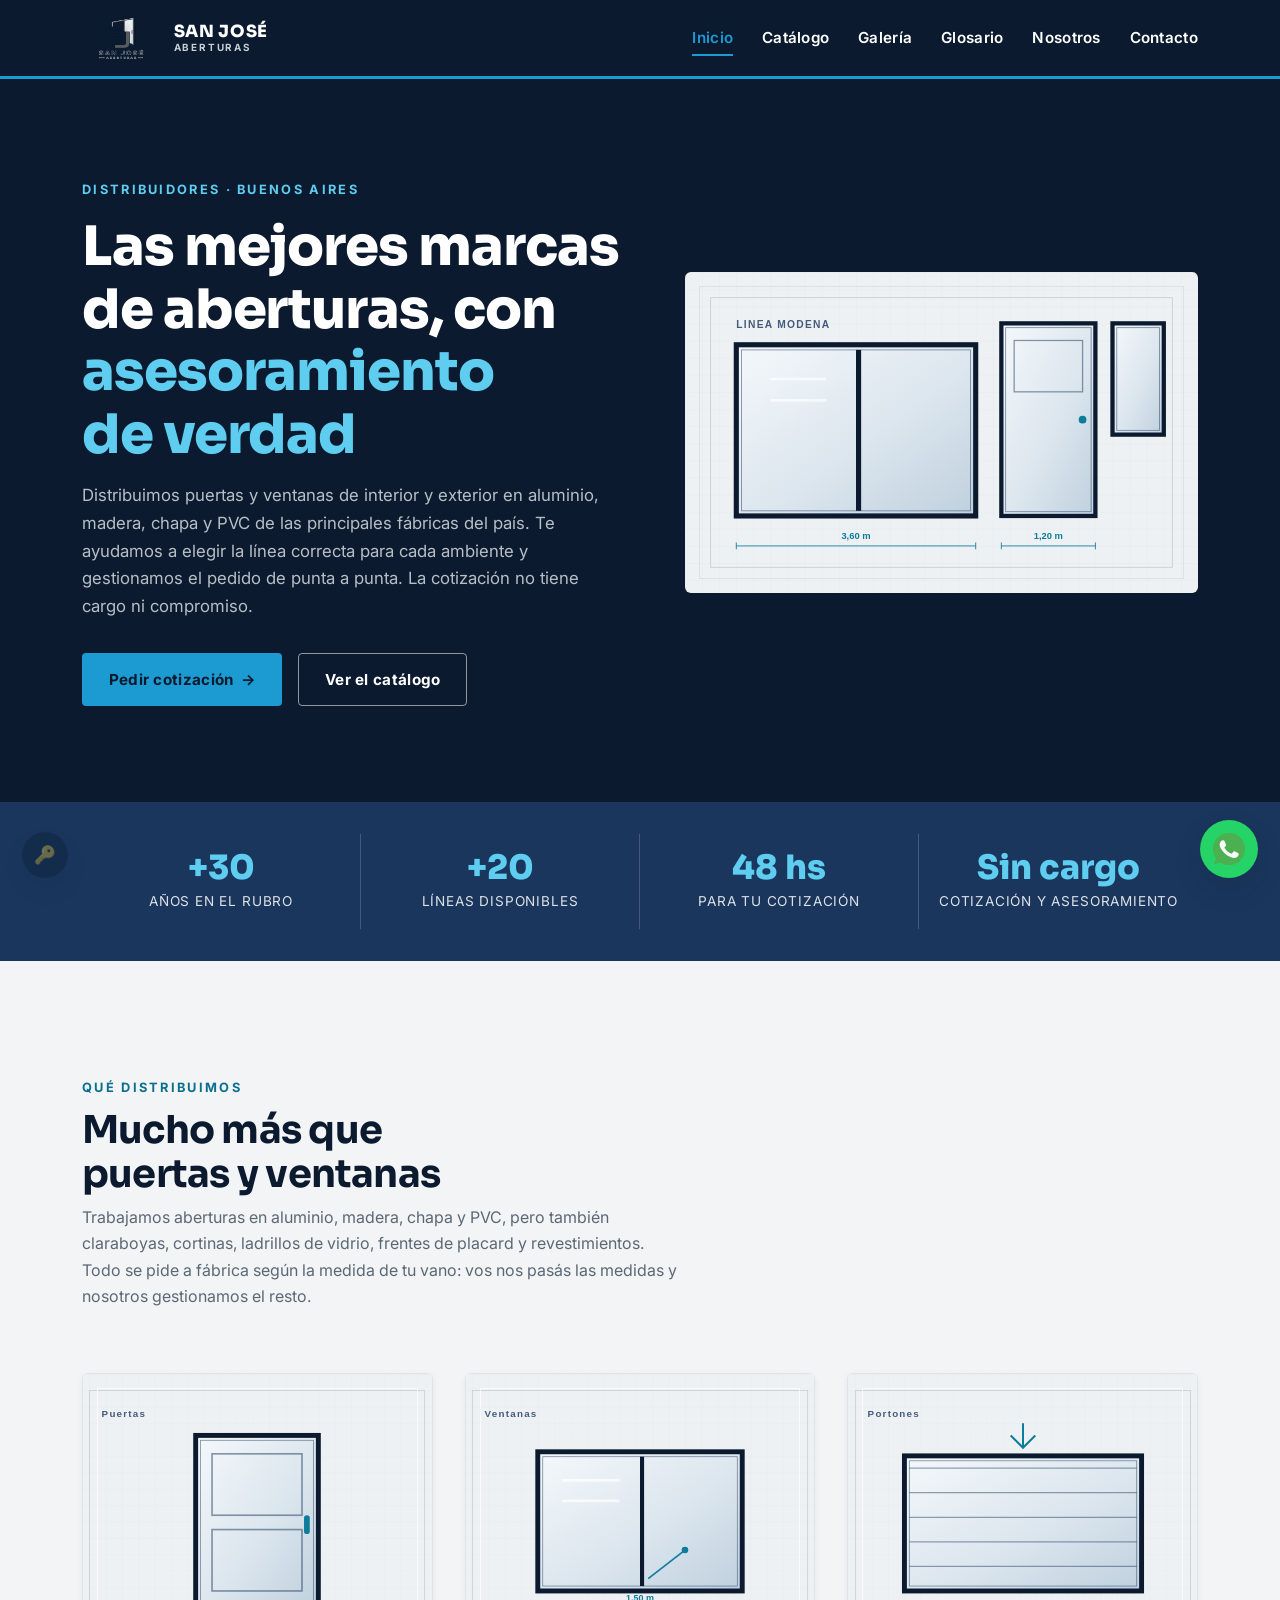
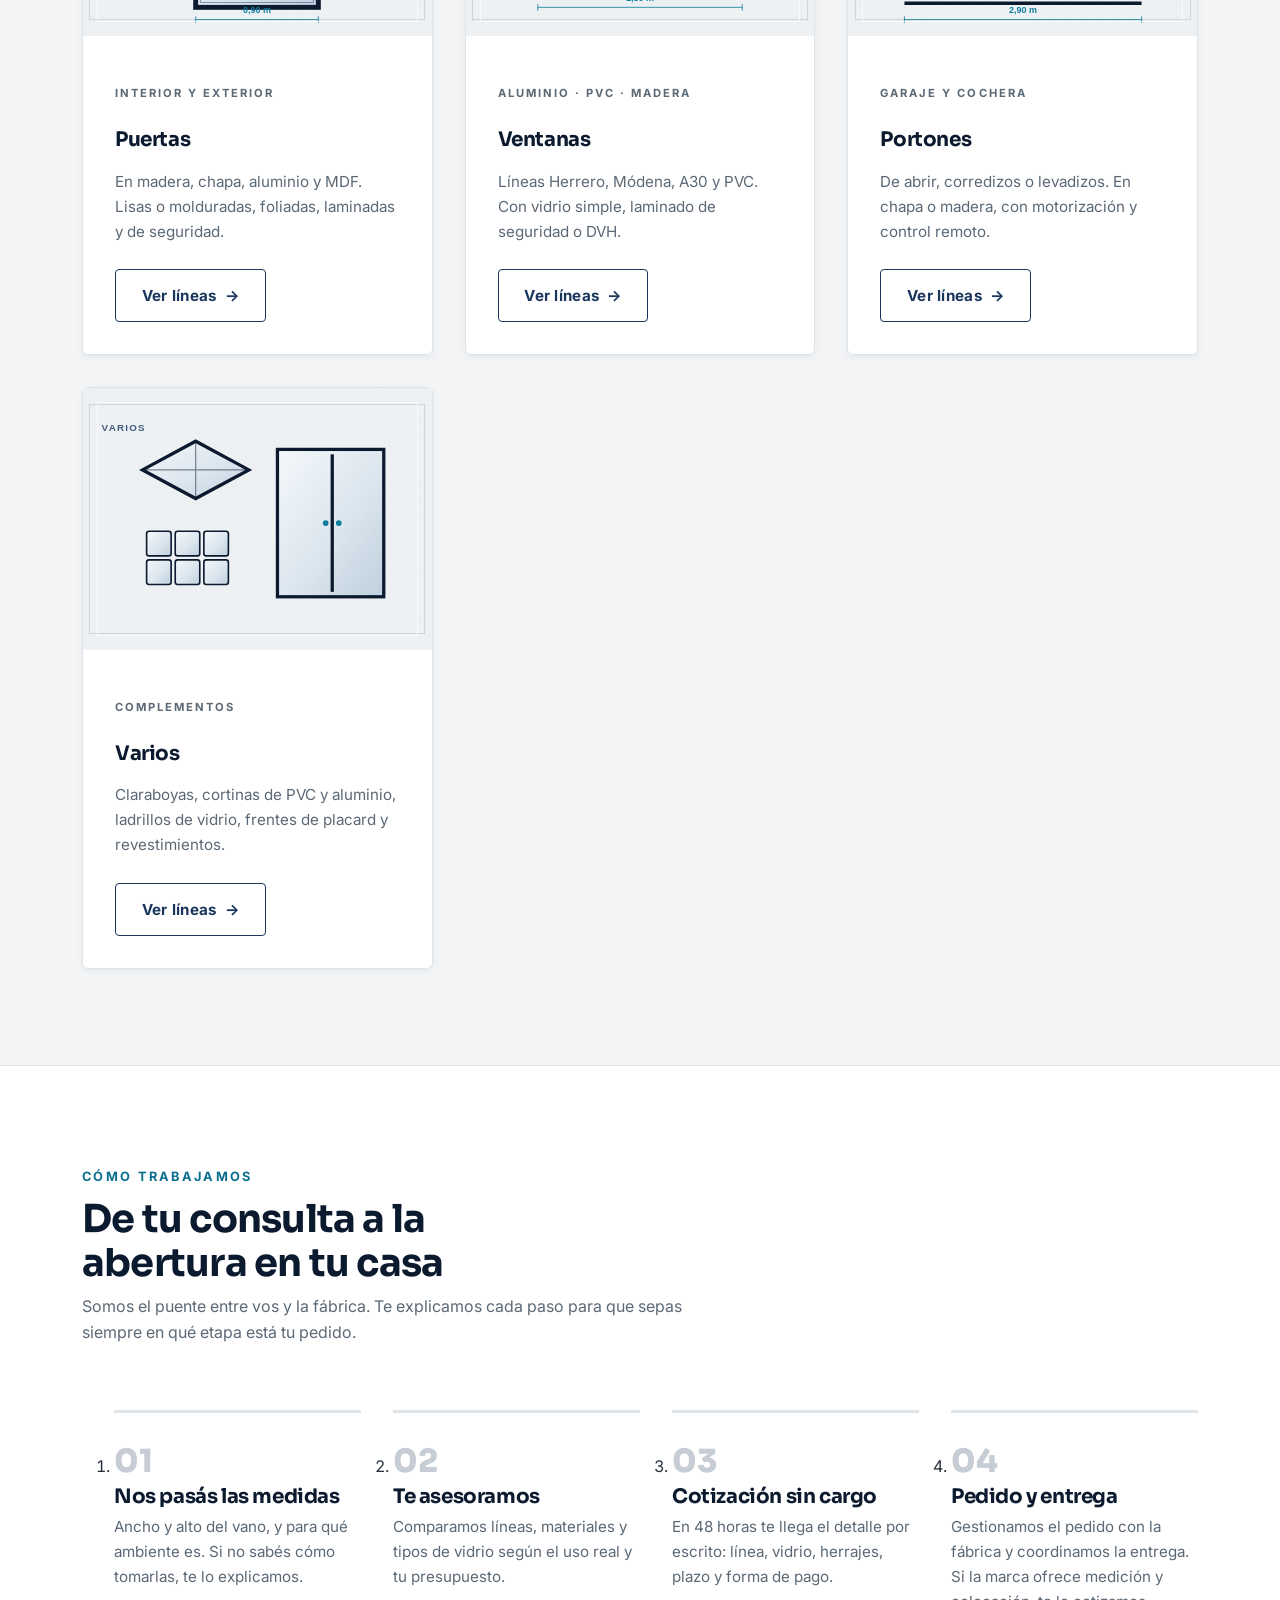
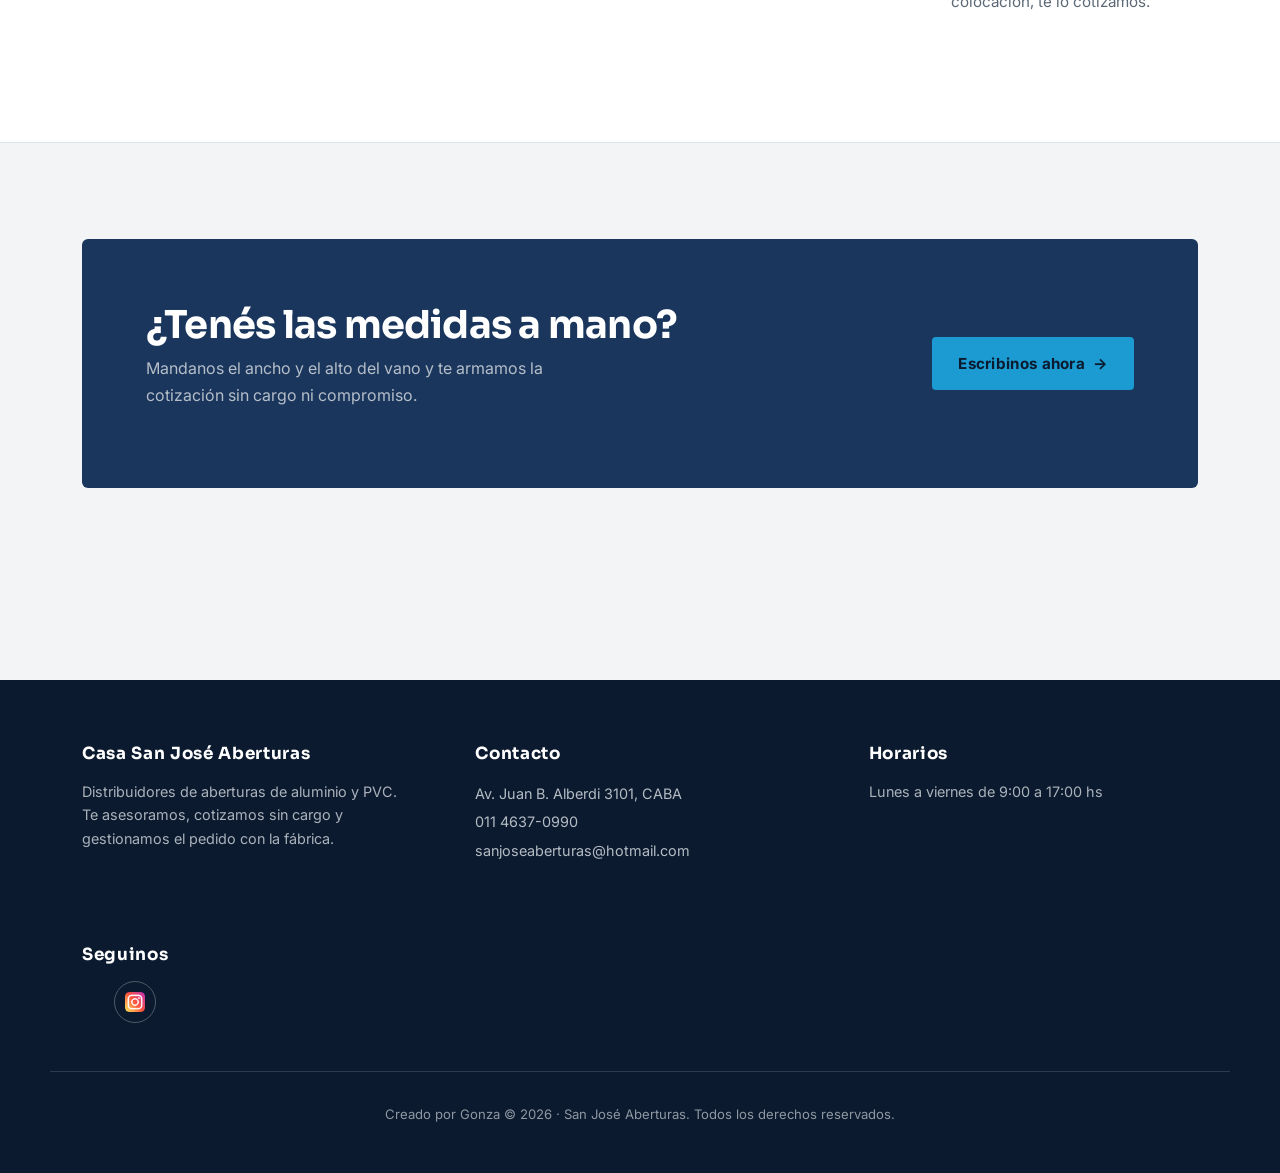
==== commit 2639df59: "feat: pagina de glosario editable" ====
--- a/index.html
+++ b/index.html
@@ -56,6 +56,7 @@
                     <li class="nav-item"><a class="nav-link" href="./index.html" aria-current="page">Inicio</a></li>
                     <li class="nav-item"><a class="nav-link" href="./pages/menu.html">Catálogo</a></li>
                     <li class="nav-item"><a class="nav-link" href="./pages/galeria.html">Galería</a></li>
+                    <li class="nav-item"><a class="nav-link" href="./pages/glosario.html">Glosario</a></li>
                     <li class="nav-item"><a class="nav-link" href="./pages/nosotros.html">Nosotros</a></li>
                     <li class="nav-item"><a class="nav-link" href="./pages/contacto.html">Contacto</a></li>
                 </ul>
--- a/styles/style.css
+++ b/styles/style.css
@@ -1,11 +1,11 @@
-.catalogo .grupo-cabecera .grupo-titulo .grupo-num, .item-agregar,
+.glosario .glo-item .glo-mas, .glosario .glo-agregar, .catalogo .grupo-cabecera .grupo-titulo .grupo-num, .item-agregar,
 .obra-agregar, .obra-admin .mini-admin, .pie .redes ul li a, .pie .wa-flotante {
   display: flex;
   justify-content: center;
   align-items: center;
 }
 
-.contacto .formulario, .contacto .datos-directos .ficha, .contacto .datos-directos .mapa, .nosotros .valores article, .galeria .obra, .catalogo .grupo, .tarjeta {
+.glosario .glo-item, .contacto .formulario, .contacto .datos-directos .ficha, .contacto .datos-directos .mapa, .nosotros .valores article, .galeria .obra, .catalogo .grupo, .tarjeta {
   background-color: #ffffff;
   border: 1px solid #dfe4e9;
   border-radius: 6px;
@@ -775,6 +775,7 @@
   margin-bottom: 0.25rem;
 }
 .adm-box input,
+.adm-box select,
 .adm-box textarea {
   width: 100%;
   padding: 0.6rem 0.75rem;
@@ -787,6 +788,7 @@
   transition: border-color 0.35s cubic-bezier(0.22, 0.61, 0.36, 1), box-shadow 0.35s cubic-bezier(0.22, 0.61, 0.36, 1);
 }
 .adm-box input:focus,
+.adm-box select:focus,
 .adm-box textarea:focus {
   outline: none;
   background-color: #ffffff;
@@ -841,6 +843,127 @@
 }
 #adminToast.err {
   background-color: #c0392b;
+}
+
+#lightbox {
+  display: none;
+  position: fixed;
+  inset: 0;
+  z-index: 2200;
+  background-color: rgba(11, 26, 46, 0.92);
+  backdrop-filter: blur(4px);
+  padding: 2rem;
+}
+#lightbox.visible {
+  display: flex;
+  flex-direction: row;
+  flex-wrap: nowrap;
+  justify-content: center;
+  align-items: center;
+  gap: 0;
+}
+#lightbox .lb-figura {
+  margin: 0;
+  max-width: min(92vw, 1100px);
+  max-height: 90vh;
+  display: flex;
+  flex-direction: column;
+  flex-wrap: nowrap;
+  justify-content: center;
+  align-items: center;
+  gap: 1rem;
+  animation: aparecer 0.35s ease;
+}
+#lightbox .lb-figura img {
+  max-width: 100%;
+  max-height: 74vh;
+  width: auto;
+  object-fit: contain;
+  border-radius: 6px;
+  box-shadow: 0 20px 60px rgba(0, 0, 0, 0.5);
+  background-color: #f2f4f6;
+}
+#lightbox .lb-figura figcaption {
+  text-align: center;
+  color: #ffffff;
+  max-width: 60ch;
+}
+#lightbox .lb-figura figcaption strong {
+  display: block;
+  font-family: "Sora", "Segoe UI", sans-serif;
+  font-size: 1.2rem;
+  margin-bottom: 0.2rem;
+}
+#lightbox .lb-figura figcaption span {
+  font-size: 0.95rem;
+  color: rgba(199, 205, 212, 0.9);
+}
+#lightbox .lb-cerrar {
+  position: absolute;
+  top: 18px;
+  right: 22px;
+  width: 46px;
+  height: 46px;
+  border: none;
+  border-radius: 50%;
+  background-color: rgba(255, 255, 255, 0.12);
+  color: #ffffff;
+  font-size: 1.4rem;
+  cursor: pointer;
+  transition: background-color 0.35s cubic-bezier(0.22, 0.61, 0.36, 1), transform 0.35s cubic-bezier(0.22, 0.61, 0.36, 1);
+}
+#lightbox .lb-cerrar:hover {
+  background-color: rgba(255, 255, 255, 0.25);
+  transform: rotate(90deg);
+}
+#lightbox .lb-flecha {
+  display: none;
+  position: absolute;
+  top: 50%;
+  transform: translateY(-50%);
+  width: 54px;
+  height: 54px;
+  border: none;
+  border-radius: 50%;
+  background-color: rgba(255, 255, 255, 0.12);
+  color: #ffffff;
+  font-size: 2rem;
+  line-height: 1;
+  cursor: pointer;
+  transition: background-color 0.35s cubic-bezier(0.22, 0.61, 0.36, 1), transform 0.35s cubic-bezier(0.22, 0.61, 0.36, 1);
+}
+#lightbox .lb-flecha:hover {
+  background-color: #1b9bd1;
+}
+#lightbox .lb-flecha.lb-prev {
+  left: 20px;
+}
+#lightbox .lb-flecha.lb-next {
+  right: 20px;
+}
+#lightbox.con-flechas .lb-flecha {
+  display: flex;
+  flex-direction: row;
+  flex-wrap: nowrap;
+  justify-content: center;
+  align-items: center;
+  gap: 0;
+}
+@media (max-width: 567px) {
+  #lightbox .lb-flecha {
+    width: 44px;
+    height: 44px;
+    font-size: 1.6rem;
+  }
+  #lightbox .lb-flecha.lb-prev {
+    left: 8px;
+  }
+  #lightbox .lb-flecha.lb-next {
+    right: 8px;
+  }
+  #lightbox .lb-figura img {
+    max-height: 66vh;
+  }
 }
 
 .hero {
@@ -1222,9 +1345,12 @@
   overflow: hidden;
   margin: 0;
 }
-.galeria .obra:first-child {
+.galeria .obra--grande {
   grid-column: span 2;
   grid-row: span 2;
+}
+.galeria .obra--mediana {
+  grid-column: span 2;
 }
 .galeria .obra img {
   width: 100%;
@@ -1271,7 +1397,7 @@
   .galeria .grilla-galeria {
     grid-template-columns: repeat(2, 1fr);
   }
-  .galeria .obra:first-child {
+  .galeria .obra--grande {
     grid-column: span 2;
     grid-row: span 1;
   }
@@ -1281,7 +1407,8 @@
     grid-template-columns: 1fr;
     gap: 1rem;
   }
-  .galeria .obra:first-child {
+  .galeria .obra--grande,
+  .galeria .obra--mediana {
     grid-column: span 1;
   }
 }
@@ -1550,4 +1677,121 @@
   filter: none;
 }
 
+.glosario .lista-glosario {
+  display: flex;
+  flex-direction: column;
+  flex-wrap: nowrap;
+  justify-content: flex-start;
+  align-items: stretch;
+  gap: 6rem;
+}
+.glosario .glo-tema .glo-titulo {
+  font-size: 1.5rem;
+  color: #1a365d;
+  margin-bottom: 2rem;
+  padding-bottom: 0.5rem;
+  border-bottom: 2px solid #dfe4e9;
+}
+.glosario .glo-lista {
+  display: grid;
+  grid-template-columns: repeat(auto-fit, minmax(320px, 1fr));
+  gap: 1rem;
+  align-items: start;
+}
+.glosario .glo-item {
+  overflow: hidden;
+}
+.glosario .glo-item summary {
+  display: flex;
+  flex-direction: row;
+  flex-wrap: nowrap;
+  justify-content: space-between;
+  align-items: center;
+  gap: 1rem;
+  padding: 1rem 2rem;
+  cursor: pointer;
+  list-style: none;
+  transition: background-color 0.35s cubic-bezier(0.22, 0.61, 0.36, 1);
+}
+.glosario .glo-item summary::-webkit-details-marker {
+  display: none;
+}
+.glosario .glo-item summary:hover {
+  background-color: #f2f4f6;
+}
+.glosario .glo-item .glo-termino {
+  font-family: "Sora", "Segoe UI", sans-serif;
+  font-weight: 700;
+  font-size: 1rem;
+  color: #0b1a2e;
+}
+.glosario .glo-item .glo-mas {
+  flex-shrink: 0;
+  width: 26px;
+  height: 26px;
+  border-radius: 50%;
+  background-color: rgba(27, 155, 209, 0.12);
+  color: #0b6e8f;
+  font-size: 1.2rem;
+  line-height: 1;
+  transition: transform 0.35s cubic-bezier(0.22, 0.61, 0.36, 1), background-color 0.35s cubic-bezier(0.22, 0.61, 0.36, 1);
+}
+.glosario .glo-item[open] .glo-mas {
+  transform: rotate(135deg);
+  background-color: #1b9bd1;
+  color: #ffffff;
+}
+.glosario .glo-item[open] summary {
+  background-color: #f2f4f6;
+}
+.glosario .glo-item .glo-def {
+  padding: 0 2rem 2rem;
+  animation: aparecer 0.3s ease;
+}
+.glosario .glo-item .glo-def p {
+  color: #5b6875;
+  font-size: 0.95rem;
+}
+.glosario .glo-agregar {
+  border: 2px dashed #1b9bd1;
+  border-radius: 6px;
+  background-color: rgba(27, 155, 209, 0.05);
+  color: #0b6e8f;
+  font-family: "Sora", "Segoe UI", sans-serif;
+  font-size: 0.9rem;
+  font-weight: 700;
+  cursor: pointer;
+  min-height: 60px;
+  padding: 1rem 2rem;
+  transition: background-color 0.35s cubic-bezier(0.22, 0.61, 0.36, 1);
+}
+.glosario .glo-agregar:hover {
+  background-color: rgba(27, 155, 209, 0.12);
+}
+.glosario .glo-buscador {
+  margin-bottom: 4rem;
+  position: relative;
+}
+.glosario .glo-buscador input {
+  width: 100%;
+  max-width: 480px;
+  padding: 0.8rem 1rem;
+  font-family: "Inter", "Segoe UI", sans-serif;
+  font-size: 1rem;
+  color: #26303c;
+  background-color: #ffffff;
+  border: 1px solid #dfe4e9;
+  border-radius: 6px;
+  transition: border-color 0.35s cubic-bezier(0.22, 0.61, 0.36, 1), box-shadow 0.35s cubic-bezier(0.22, 0.61, 0.36, 1);
+}
+.glosario .glo-buscador input:focus {
+  outline: none;
+  border-color: #1b9bd1;
+  box-shadow: 0 0 0 3px rgba(27, 155, 209, 0.18);
+}
+.glosario .glo-item.oculto,
+.glosario .glo-tema.oculto {
+  display: none;
+}
+
 /*# sourceMappingURL=style.css.map */
